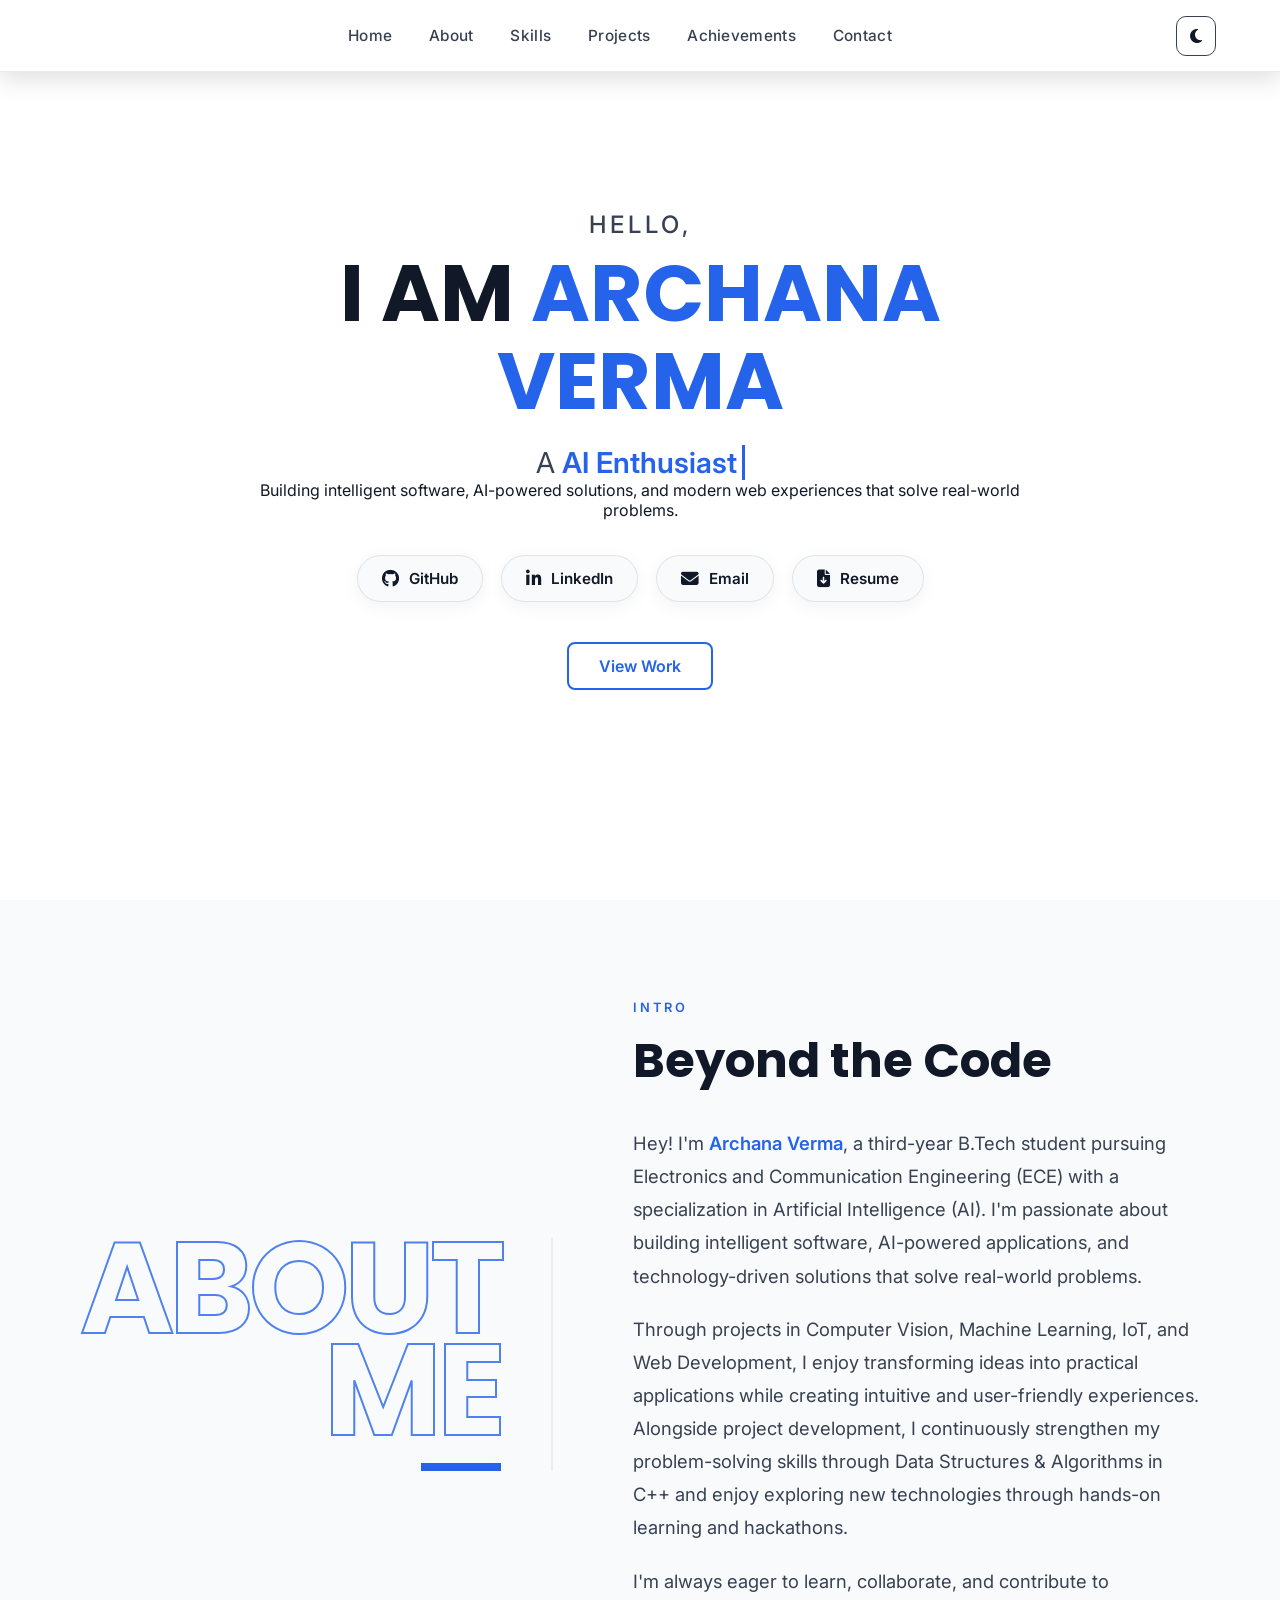
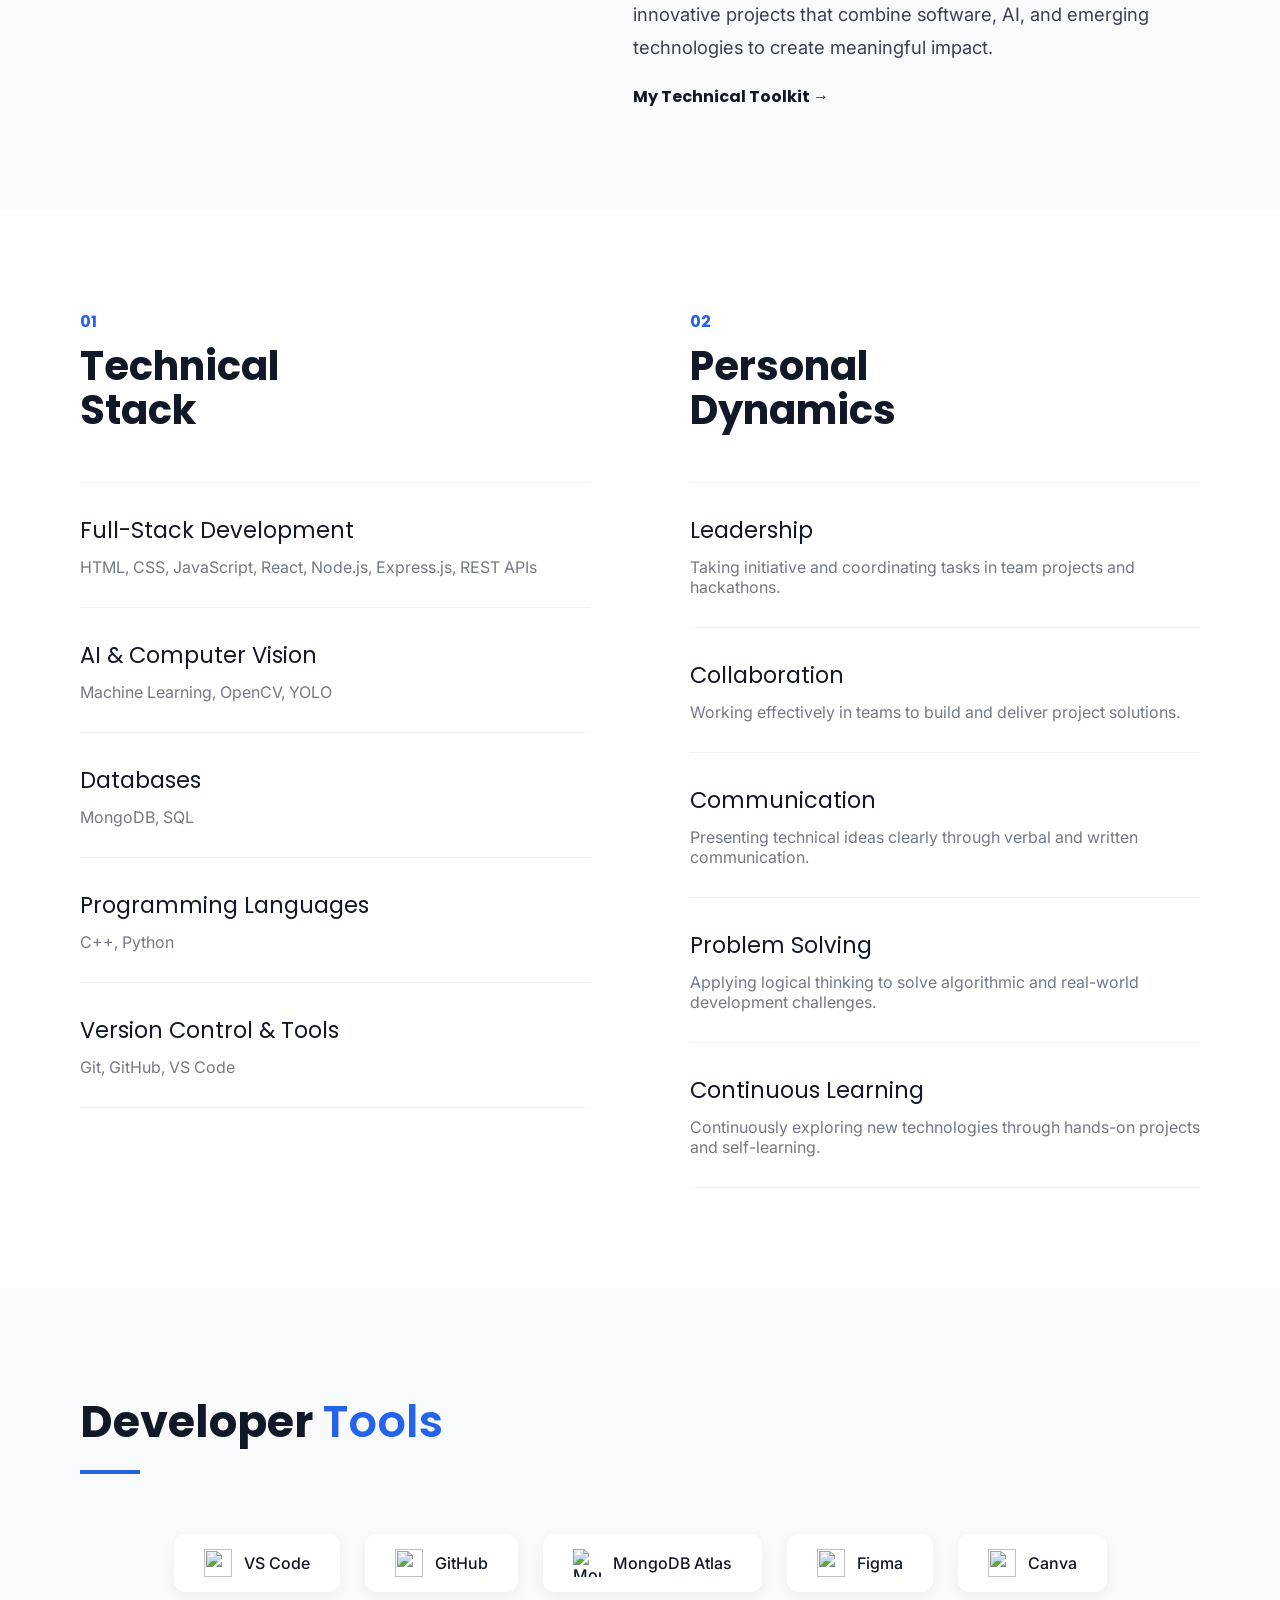
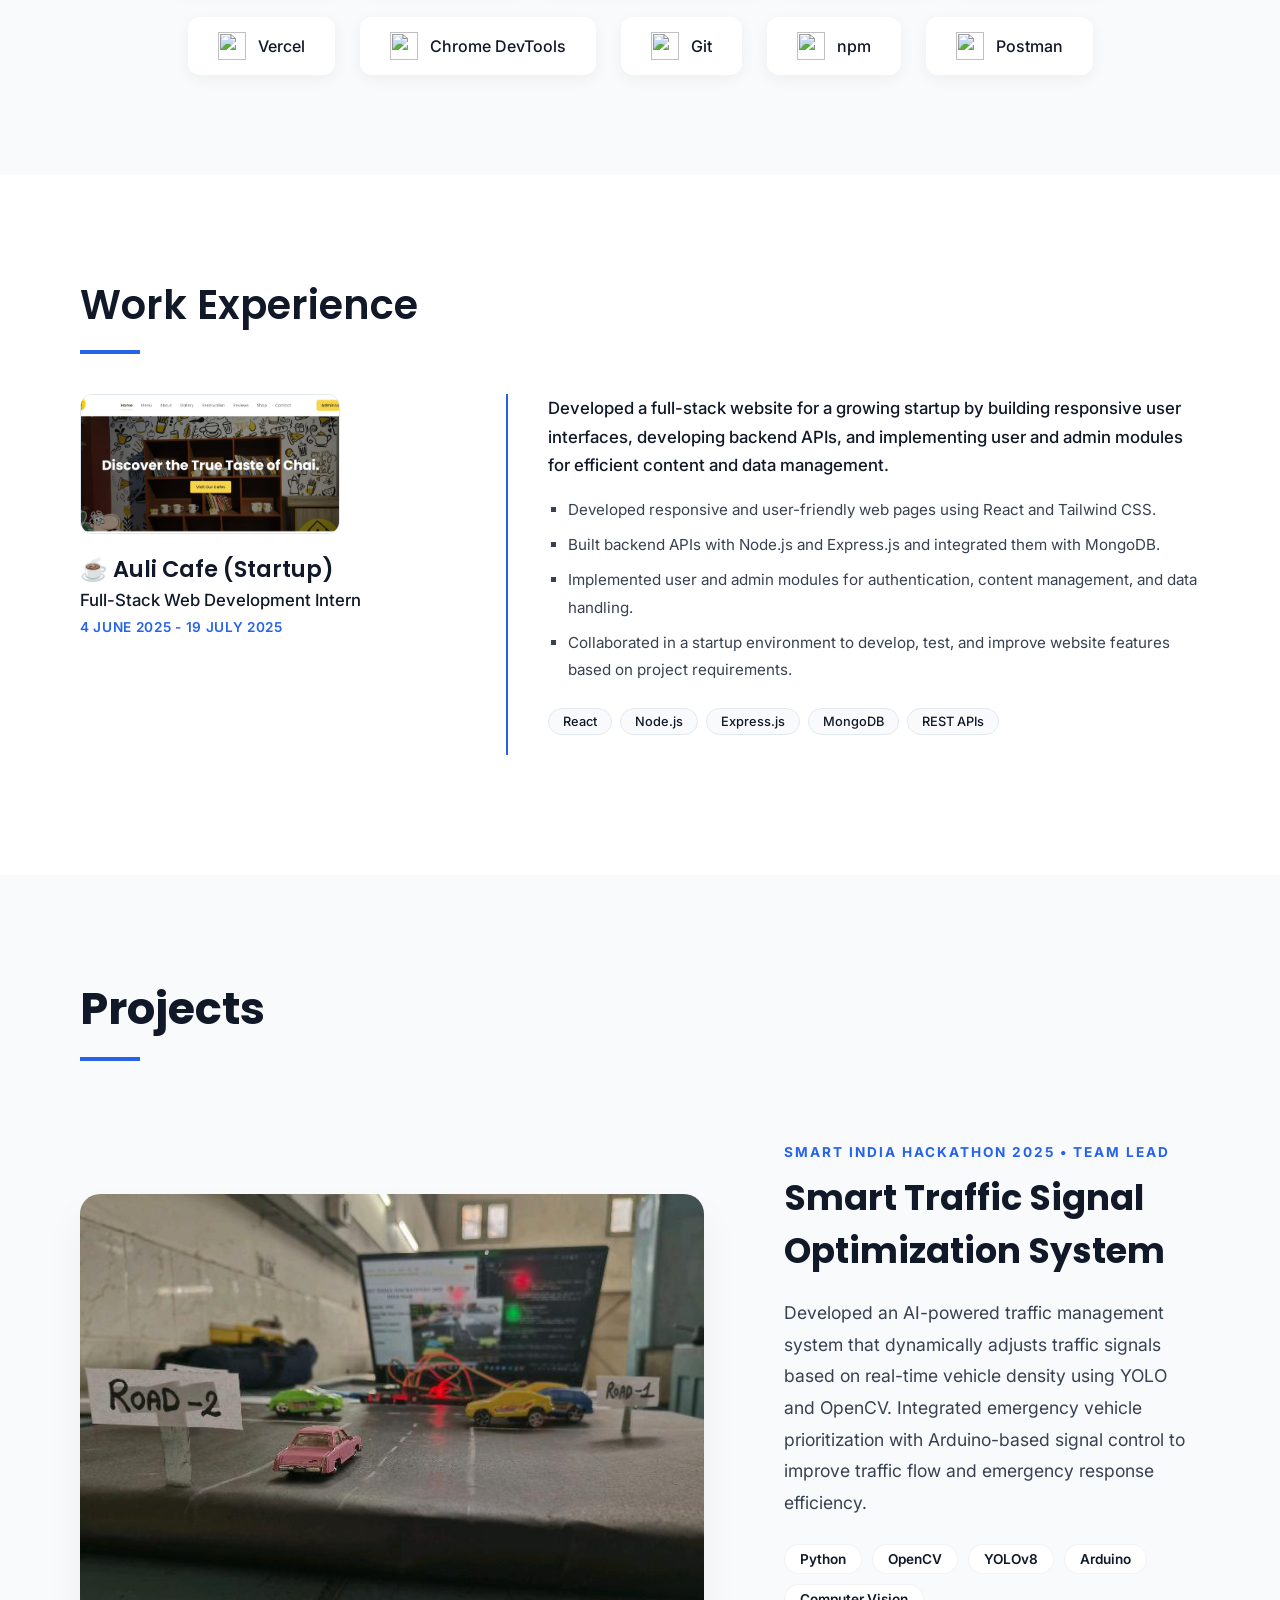
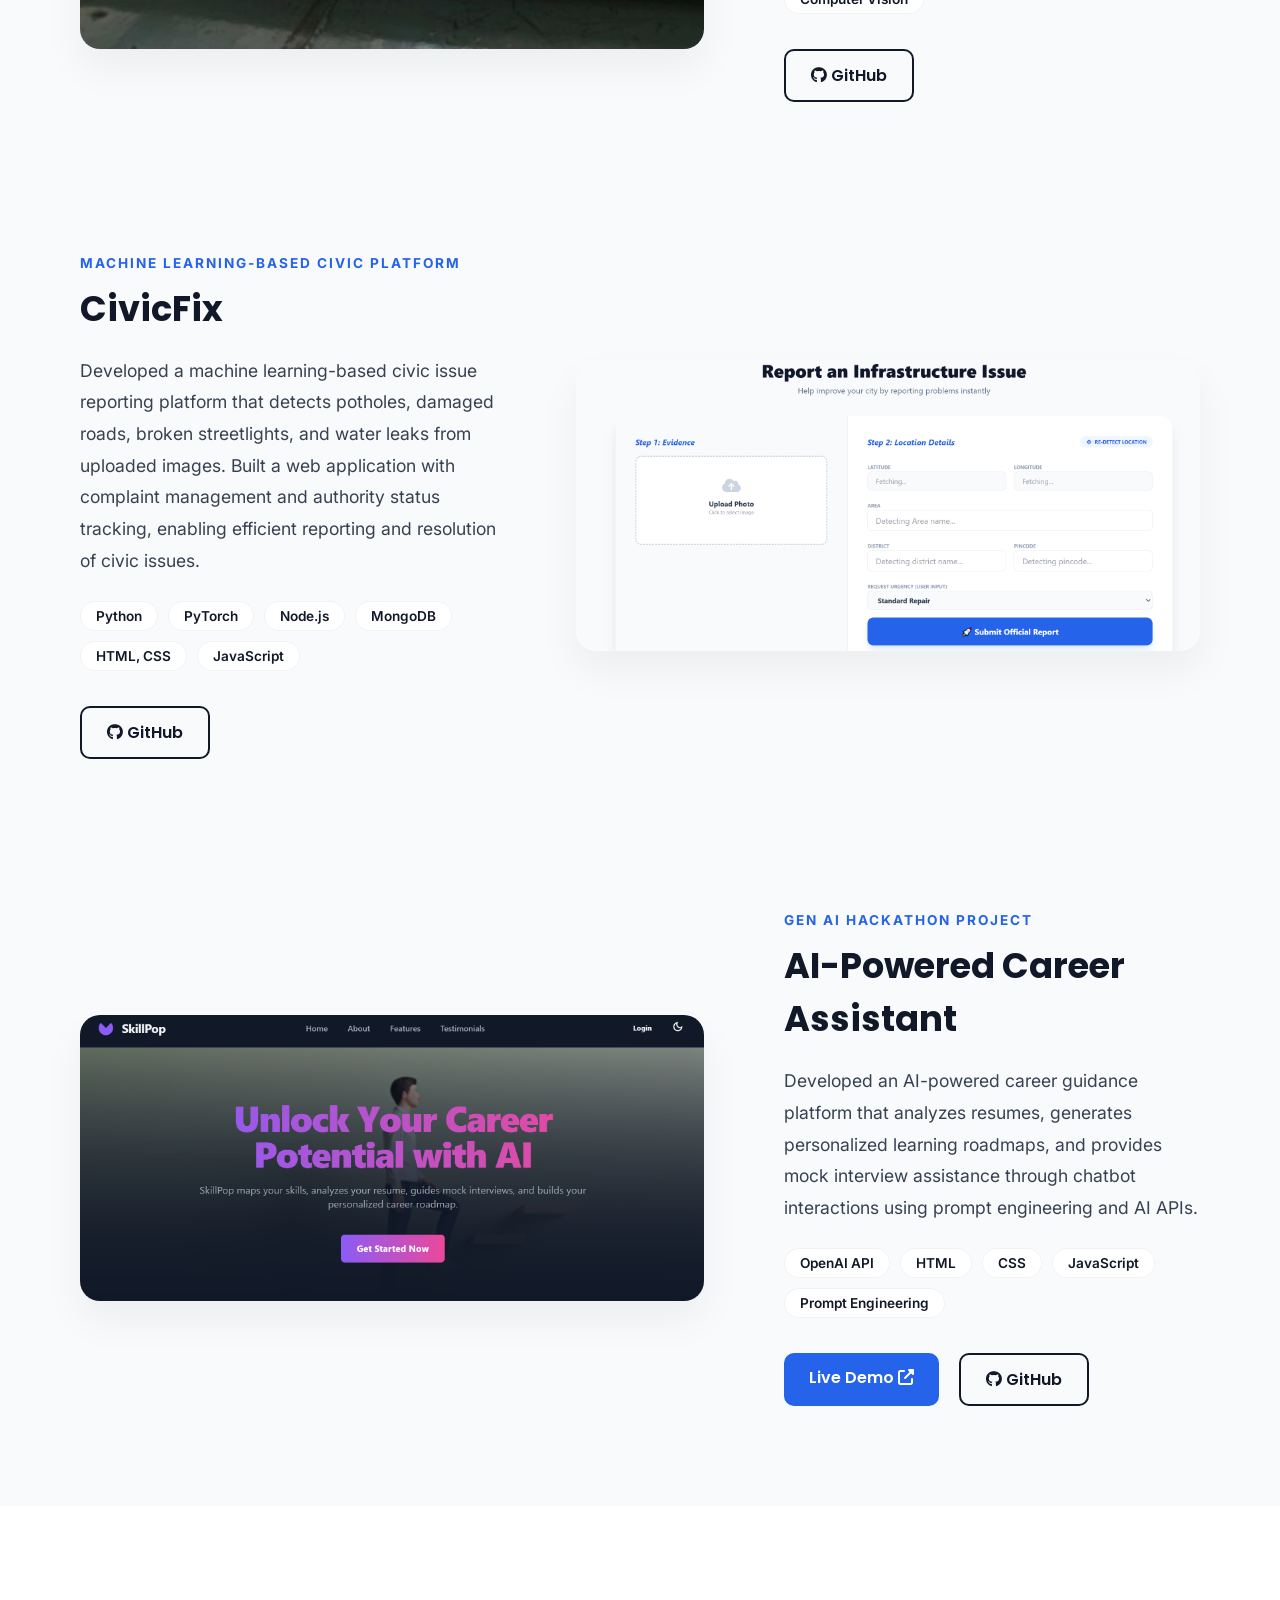
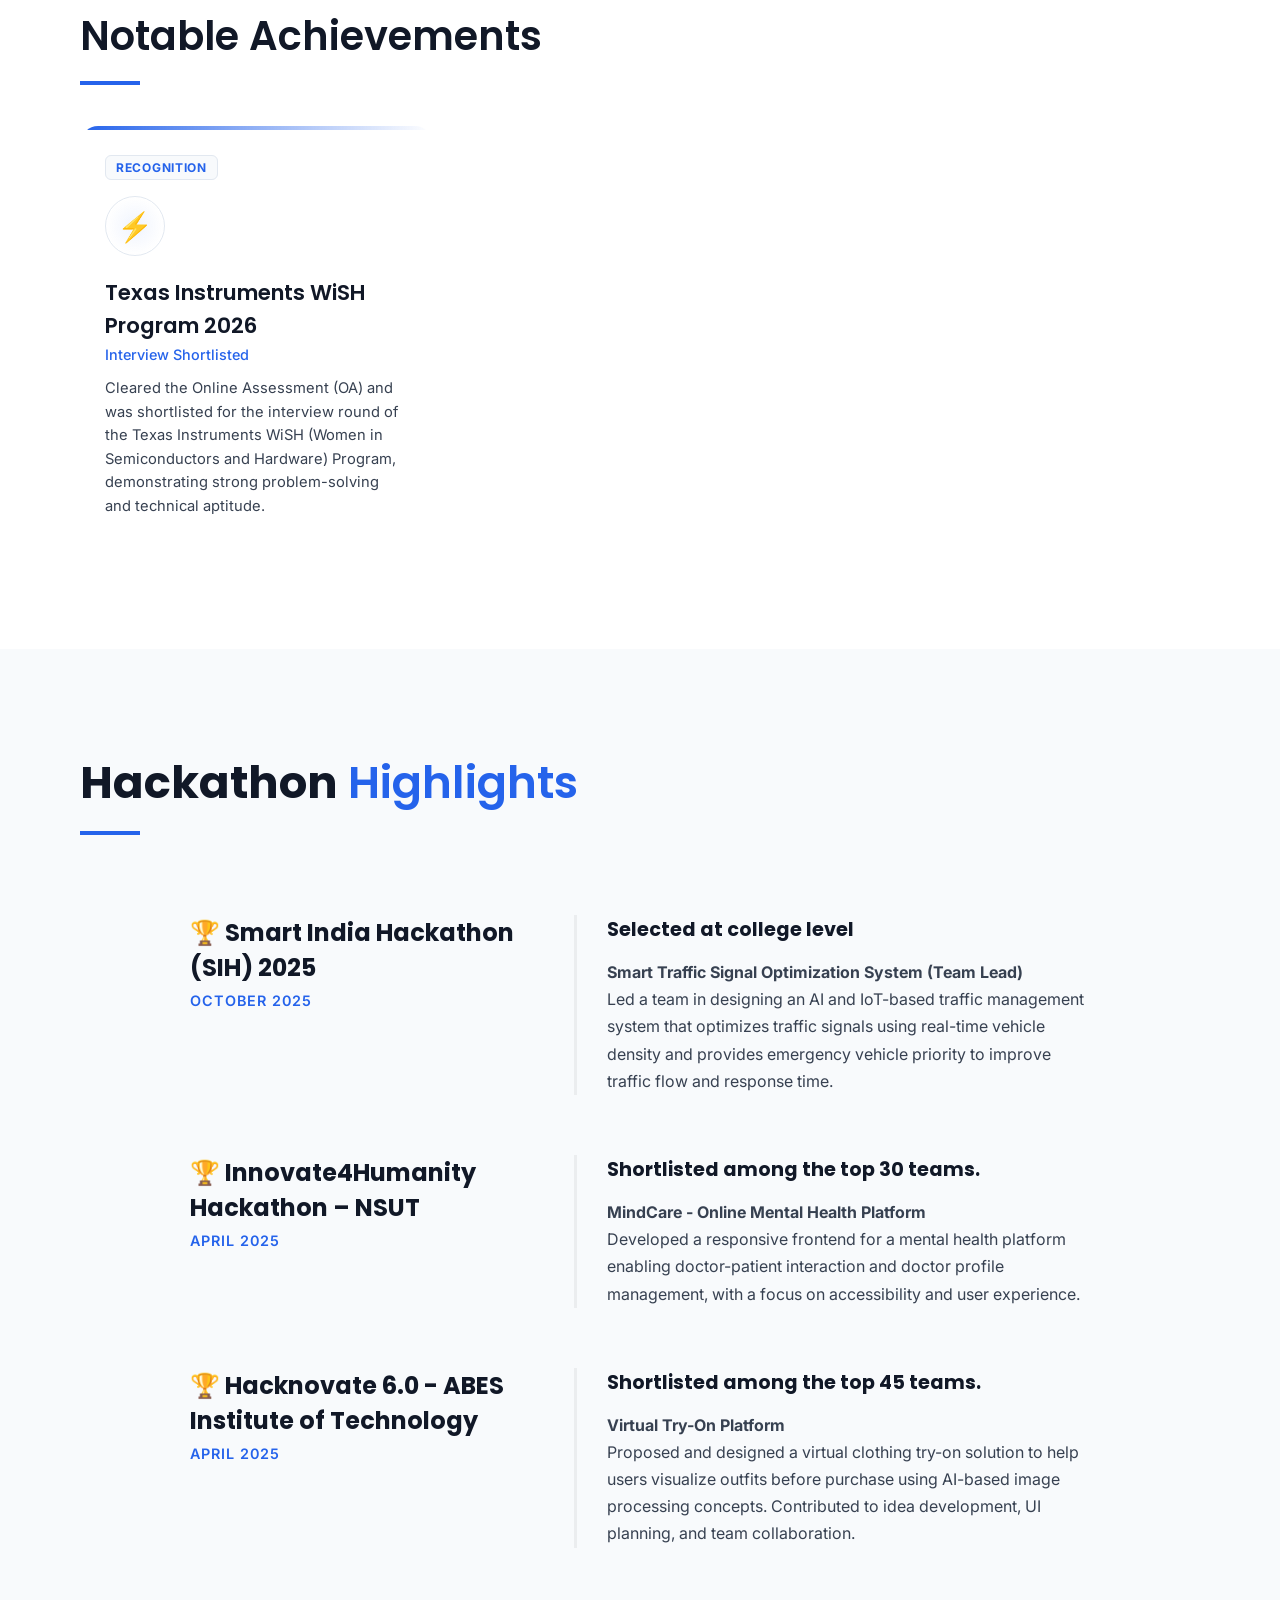
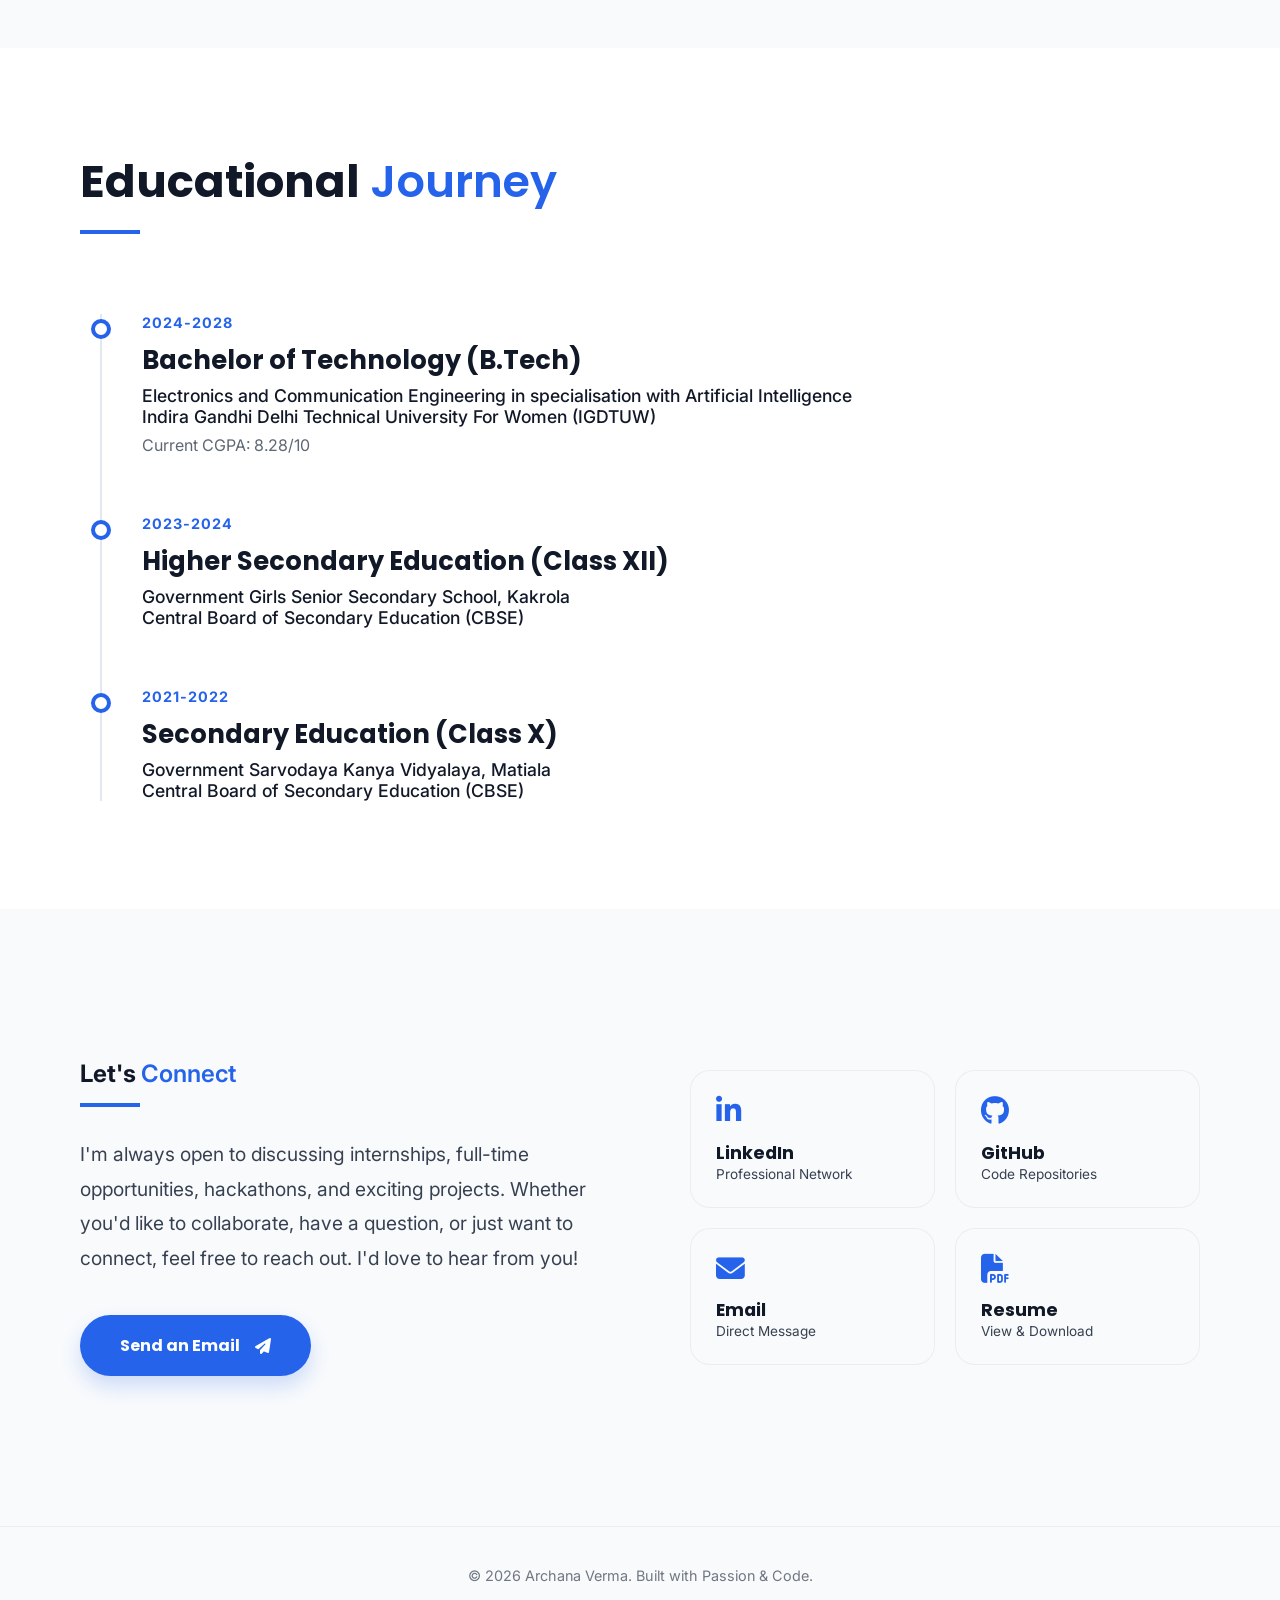
==== index.html @ 7a4eca29 "Initial portfolio website" ====
<!DOCTYPE html>
<html lang="en">
<head>
    <meta charset="UTF-8">
    <meta name="viewport" content="width=device-width, initial-scale=1.0">
    <title>Portfolio</title>
    <link rel="stylesheet" href="style.css">
    <link rel="stylesheet" href="https://cdnjs.cloudflare.com/ajax/libs/font-awesome/6.4.0/css/all.min.css">
</head>
<body>

    <nav class="navbar">
    <div class="nav-container">

        <ul class="nav-links">
            <li><a href="#home">Home</a></li>
            <li><a href="#about">About</a></li>
            <li><a href="#skills">Skills</a></li>
            <li><a href="#projects">Projects</a></li>
            <li><a href="#extra-achievements">Achievements</a></li>
            <li><a href="#contact">Contact</a></li>
        </ul>
        <div class="nav-actions">
            <button id="theme-toggle" aria-label="Toggle Theme">
                <i class="fas fa-moon"></i>
            </button>
        </div>
    </div>
</nav>

<section id="home" class="section">
    <div class="container animate-fade-up">
        <div class="hero-content-center">
            <h3 class="hero-hello">Hello,</h3>
            <h1 class="hero-name">I AM <span>ARCHANA VERMA</span></h1>
            <p class="hero-typing-wrap">
                A <span class="typing"></span>
            </p>
            <p>Building intelligent software, AI-powered solutions, and modern web experiences that solve real-world problems.</p>
            <div class="hero-social-pro-wrapper">

    <a href="https://github.com/Archana7code"
       target="_blank"
       class="hero-social-pro-btn github-btn">

        <i class="fa-brands fa-github"></i>
        <span>GitHub</span>

    </a>

    <a href="https://www.linkedin.com/in/archana-verma-287b3a328/"
       target="_blank"
       class="hero-social-pro-btn linkedin-btn">

        <i class="fa-brands fa-linkedin-in"></i>
        <span>LinkedIn</span>

    </a>

    <a href="mailto:archanaverma.gogna@gmail.com"
       class="hero-social-pro-btn email-btn">

        <i class="fa-solid fa-envelope"></i>
        <span>Email</span>

    </a>

    <a href="resume.pdf"
       target="_blank"
       class="hero-social-pro-btn resume-btn">

        <i class="fa-solid fa-file-arrow-down"></i>
        <span>Resume</span>

    </a>

</div>

            <div class="hero-actions">
                <a href="#projects" class="btn-minimal">View Work</a>
            </div>
        </div>
    </div>
</section>

<section id="about" class="about-section">
    <div class="container about-grid animate-fade-up">
        
        <div class="about-visual-column">
            <div class="outline-wrapper">
                <h3 class="giant-outline">ABOUT</h3>
                <h3 class="giant-outline">ME</h3>
                <div class="accent-line"></div>
            </div>
        </div>

        <div class="about-text-column">
            <div class="section-tag">Intro</div>
            <h2 class="section-title">Beyond the Code</h2>
            
            <div class="about-description">
                <p>Hey! I'm <span class="blue-text">Archana Verma</span>, a third-year B.Tech student pursuing Electronics and Communication Engineering (ECE) with a specialization in Artificial Intelligence (AI). I'm passionate about building intelligent software, AI-powered applications, and technology-driven solutions that solve real-world problems.</p>
                
                <p>Through projects in Computer Vision, Machine Learning, IoT, and Web Development, I enjoy transforming ideas into practical applications while creating intuitive and user-friendly experiences. Alongside project development, I continuously strengthen my problem-solving skills through Data Structures & Algorithms in C++ and enjoy exploring new technologies through hands-on learning and hackathons.</p>
                
                <p>I'm always eager to learn, collaborate, and contribute to innovative projects that combine software, AI, and emerging technologies to create meaningful impact.</p>
            </div>

            <div class="about-footer-link">
                <a href="#skills" class="explore-link">My Technical Toolkit →</a>
            </div>
        </div>

    </div>
</section>

<section id="skills" class="section">
    <div class="container animate-fade-up">
        <div class="skills-wrapper">
            
            <div class="skills-col">
                <div class="col-header">
                    <span class="col-num">01</span>
                    <h2 class="col-title">Technical <br>Stack</h2>
                </div>
                
                <div class="skill-list-minimal">
                    <div class="skill-item-row">
                        <span class="skill-main">Full-Stack Development</span>
                        <span class="skill-sub">HTML, CSS, JavaScript, React, Node.js, Express.js, REST APIs</span>
                    </div>
                    <div class="skill-item-row">
                        <span class="skill-main">AI & Computer Vision</span>
                        <span class="skill-sub">Machine Learning, OpenCV, YOLO</span>
                    </div>
                    <div class="skill-item-row">
                        <span class="skill-main">Databases</span>
                        <span class="skill-sub">MongoDB, SQL</span>
                    </div>
                    <div class="skill-item-row">
                        <span class="skill-main">Programming Languages</span>
                        <span class="skill-sub">C++, Python</span>
                    </div>
                    <div class="skill-item-row">
                        <span class="skill-main">Version Control & Tools</span>
                        <span class="skill-sub">Git, GitHub, VS Code</span>
                    </div>
                </div>
            </div>

            <div class="skills-col">
                <div class="col-header">
                    <span class="col-num">02</span>
                    <h2 class="col-title">Personal <br>Dynamics</h2>
                </div>
                
                <div class="skill-list-minimal">
                    <div class="skill-item-row">
                        <span class="skill-main">Leadership</span>
                        <span class="skill-sub">Taking initiative and coordinating tasks in team projects and hackathons.</span>
                    </div>
                    <div class="skill-item-row">
                        <span class="skill-main">Collaboration</span>
                        <span class="skill-sub">Working effectively in teams to build and deliver project solutions.</span>
                    </div>
                    <div class="skill-item-row">
                        <span class="skill-main">Communication</span>
                        <span class="skill-sub">Presenting technical ideas clearly through verbal and written communication.</span>
                    </div>
                    <div class="skill-item-row">
                        <span class="skill-main">Problem Solving</span>
                        <span class="skill-sub">Applying logical thinking to solve algorithmic and real-world development challenges.</span>
                    </div>
                    <div class="skill-item-row">
                        <span class="skill-main">Continuous Learning</span>
                        <span class="skill-sub">Continuously exploring new technologies through hands-on projects and self-learning.</span>
                    </div>
                </div>
            </div>

        </div>
    </div>
</section>

<section id="tools" class="tools-seamless-section">
    <div class="container animate-fade-up">
        <div class="tools-intro">
            <h2 class="tools-title">Developer <span class="blue-text">Tools</span></h2>
            <div class="tools-line"></div>
        </div>

        <div class="tools-flex-grid">
            <div class="tool-tag"><img src="https://cdn.jsdelivr.net/gh/devicons/devicon/icons/vscode/vscode-original.svg"> VS Code</div>
            <div class="tool-tag"><img src="https://cdn.jsdelivr.net/gh/devicons/devicon/icons/github/github-original.svg" class="dark-invert"> GitHub</div>
            <div class="tool-tag">
  <img src="https://cdn.jsdelivr.net/gh/devicons/devicon/icons/mongodb/mongodb-original.svg" alt="MongoDB Atlas">
  MongoDB Atlas
</div>

            <div class="tool-tag"><img src="https://cdn.jsdelivr.net/gh/devicons/devicon/icons/figma/figma-original.svg"> Figma</div>
            <div class="tool-tag"><img src="https://cdn.jsdelivr.net/gh/devicons/devicon/icons/canva/canva-original.svg"> Canva</div>
            <div class="tool-tag"><img src="https://cdn.jsdelivr.net/gh/devicons/devicon/icons/vercel/vercel-original.svg" class="dark-invert"> Vercel</div>
            <div class="tool-tag"><img src="https://cdn.jsdelivr.net/gh/devicons/devicon/icons/chrome/chrome-original.svg"> Chrome DevTools</div>
            <div class="tool-tag"><img src="https://cdn.jsdelivr.net/gh/devicons/devicon/icons/git/git-original.svg"> Git</div>
            <div class="tool-tag"><img src="https://cdn.jsdelivr.net/gh/devicons/devicon/icons/npm/npm-original-wordmark.svg"> npm</div>
            <div class="tool-tag"><img src="https://cdn.jsdelivr.net/gh/devicons/devicon/icons/postman/postman-original.svg"> Postman</div>
        </div>
    </div>
</section>

<section id="experience" class="premium-timeline-section">
    <div class="container animate-fade-up">
        <div class="timeline-intro">
            <h2 class="timeline-title">Work <span class="accent-text">Experience</span></h2>
            <div class="tools-line"></div>
        </div>

        <div class="custom-timeline-container">
            <!-- Experience Item 1 -->
            <div class="timeline-row">
                <!-- Left Column (35-40%) -->
                <div class="timeline-left-col">
                    <div class="company-brand-wrap">
                        <!-- Replace with actual company image/logo -->
                        <img src="images/auli.jpeg" alt="Tech Solutions Logo" class="company-preview">
                    </div>
                    <h3 class="timeline-company-name">☕ Auli Cafe (Startup)</h3>
                    <h4 class="timeline-job-title">Full-Stack Web Development Intern</h4>
                    <span class="timeline-duration">4 June 2025 - 19 July 2025</span>
                </div>

                <!-- Right Column (60-65%) -->
                <div class="timeline-right-col">
                    <p class="role-summary">
                        Developed a full-stack website for a growing startup by building responsive user interfaces, developing backend APIs, and implementing user and admin modules for efficient content and data management.
                    </p>
                    <ul class="role-bullets">
                        <li>Developed responsive and user-friendly web pages using React and Tailwind CSS.</li>
                        <li>Built backend APIs with Node.js and Express.js and integrated them with MongoDB.</li>
                        <li>Implemented user and admin modules for authentication, content management, and data handling.</li>
                        <li>Collaborated in a startup environment to develop, test, and improve website features based on project requirements.</li>
                    </ul>
                    <div class="timeline-tech-stack">
                        <span>React</span>
                        <span>Node.js</span>
                        <span>Express.js</span>
                        <span>MongoDB</span>
                        <span>REST APIs</span>
                    </div>
                    <div class="timeline-action">
                        <!-- <a href="#" class="timeline-link-btn">Visit Website <i class="fas fa-arrow-right"></i></a> -->
                    </div>
                </div>
            </div>
        </div>
    </div>
</section>

<section id="projects" class="projects-section">
    <div class="container animate-fade-up">
        <div class="projects-intro">
            <h2 class="projects-title">Projects<span class="blue-text"></span></h2>
            <div class="tools-line"></div>
        </div>

        <div class="projects-list">
            <div class="project-row">
                <div class="project-image">
                    <img src="images/sih.jpeg" alt="Project Name">
                </div>
                <div class="project-details">
                    <span class="project-category">SMART INDIA HACKATHON 2025 • TEAM LEAD</span>
                    <h3 class="project-name">Smart Traffic Signal Optimization System</h3>
                    <p class="project-description">
                        Developed an AI-powered traffic management system that dynamically adjusts traffic signals based on real-time vehicle density using YOLO and OpenCV. Integrated emergency vehicle prioritization with Arduino-based signal control to improve traffic flow and emergency response efficiency.</p>
                    <div class="project-stack">
                        <span>Python</span>
                        <span>OpenCV</span>
                        <span>YOLOv8</span>
                        <span>Arduino</span>
                        <span>Computer Vision</span>
                    </div>
                    <div class="project-links">
                        <!-- <a href="#" class="btn-live">Live Demo <i class="fas fa-external-link-alt"></i></a> -->
                        <a href="https://github.com/Archana7code/smart-traffic-system" class="btn-git"><i class="fab fa-github"></i> GitHub</a>
                    </div>
                </div>
            </div>

            <div class="project-row">
                <div class="project-image">
                    <img src="images/civicfix.png" alt="Project Name">
                </div>
                <div class="project-details">
                    <span class="project-category">MACHINE LEARNING-BASED CIVIC PLATFORM</span>
                    <h3 class="project-name">CivicFix</h3>
                    <p class="project-description">
                        Developed a machine learning-based civic issue reporting platform that detects potholes, damaged roads, broken streetlights, and water leaks from uploaded images. Built a web application with complaint management and authority status tracking, enabling efficient reporting and resolution of civic issues.</p>
                    <div class="project-stack">
                        <span>Python</span>
    <span>PyTorch</span>
    <span>Node.js</span>
    <span>MongoDB</span>
    <span>HTML, CSS</span>
    <span>JavaScript</span>
                    </div>
                    <div class="project-links">
                        <!-- <a href="#" class="btn-live">Live Demo <i class="fas fa-external-link-alt"></i></a> -->
                        <a href="https://github.com/Archana7code/CivicFix" class="btn-git"><i class="fab fa-github"></i> GitHub</a>
                    </div>
                </div>
            </div>

            <div class="project-row">
                <div class="project-image">
                    <img src="images/skillpop.png" alt="Project Name">
                </div>
                <div class="project-details">
                    <span class="project-category">GEN AI HACKATHON PROJECT
</span>
                    <h3 class="project-name">AI-Powered Career Assistant</h3>
                    <p class="project-description">
                        Developed an AI-powered career guidance platform that analyzes resumes, generates personalized learning roadmaps, and provides mock interview assistance through chatbot interactions using prompt engineering and AI APIs.</p>
                    <div class="project-stack">
                        <span>OpenAI API</span>
    <span>HTML</span>
    <span>CSS</span>
    <span>JavaScript</span>
    <span>Prompt Engineering</span>
                    </div>
                    <div class="project-links">
                        <a href="https://career-advisor-ai-weld.vercel.app/" class="btn-live">Live Demo <i class="fas fa-external-link-alt"></i></a>
                        <a href="https://github.com/Archana7code/career-advisor-ai" class="btn-git"><i class="fab fa-github"></i> GitHub</a>
                    </div>
                </div>
            </div>
        </div>
        <!-- </div> <div class="more-projects-container">
            <p class="more-text">Want to see more of my work?</p>
            <a href="projects.html" class="btn-more">
                View All Projects <i class="fas fa-arrow-right"></i>
            </a>
        </div> -->
    </div>
</section>

<section id="extra-achievements" class="premium-cards-section">
    <div class="container animate-fade-up">
        <div class="cards-intro">
            <h2 class="cards-title">Notable <span class="accent-text">Achievements</span></h2>
            <div class="tools-line"></div>
        </div>

        <div class="premium-achievements-grid">
            <!-- Texas Instruments Card -->
            <div class="premium-ach-card">
                <div class="card-gradient-top"></div>
                <div class="card-badge-wrap">
                    <span class="category-badge type-recognition">Recognition</span>
                </div>
                <div class="icon-circle-glow">
                    <span class="ach-icon">⚡</span>
                </div>
                <h3 class="ach-card-title">Texas Instruments WiSH Program 2026</h3>
                <h4 class="ach-card-subtitle">Interview Shortlisted</h4>
                <p class="ach-card-desc">Cleared the Online Assessment (OA) and was shortlisted for the interview round of the Texas Instruments WiSH (Women in Semiconductors and Hardware) Program, demonstrating strong problem-solving and technical aptitude.</p>
            </div>

        </div>
    </div>
</section>

<section id="achievements" class="highlights-section">
    <div class="container animate-fade-up">
        <div class="highlights-intro">
            <h2 class="highlights-title">Hackathon <span class="blue-text">Highlights</span></h2>
            <div class="tools-line"></div>
        </div>

        <div class="highlights-timeline">
            <div class="highlight-item">
                <div class="highlight-meta">
                    <h3 class="hackathon-name">🏆 Smart India Hackathon (SIH) 2025</h3>
                    <span class="hackathon-date">October 2025</span>
                </div>
                <div class="highlight-details">
                    <h4 class="achievement-badge">Selected at college level</h4>
                    <p class="project-brief"> <strong>Smart Traffic Signal Optimization System (Team Lead)</strong></br>Led a team in designing an AI and IoT-based traffic management system that optimizes traffic signals using real-time vehicle density and provides emergency vehicle priority to improve traffic flow and response time.</p>
                </div>
            </div>

            <div class="highlights-timeline">
            <div class="highlight-item">
                <div class="highlight-meta">
                    <h3 class="hackathon-name">🏆 Innovate4Humanity Hackathon – NSUT</h3>
                    <span class="hackathon-date">April 2025</span>
                </div>
                <div class="highlight-details">
                    <h4 class="achievement-badge">Shortlisted among the top 30 teams.</h4>
                    <p class="project-brief"> <strong>MindCare - Online Mental Health Platform</strong></br>Developed a responsive frontend for a mental health platform enabling doctor-patient interaction and doctor profile management, with a focus on accessibility and user experience.</p>
                </div>
            </div>

            <div class="highlights-timeline">
            <div class="highlight-item">
                <div class="highlight-meta">
                    <h3 class="hackathon-name">🏆 Hacknovate 6.0 - ABES Institute of Technology</h3>
                    <span class="hackathon-date">April 2025</span>
                </div>
                <div class="highlight-details">
                    <h4 class="achievement-badge">Shortlisted among the top 45 teams.
</h4>
                    <p class="project-brief"> <strong>Virtual Try-On Platform</strong></br>Proposed and designed a virtual clothing try-on solution to help users visualize outfits before purchase using AI-based image processing concepts. Contributed to idea development, UI planning, and team collaboration.</p>
                </div>
            </div>

        </div>
    </div>
</section>


<section id="education" class="education-section">
    <div class="container animate-fade-up">
        <div class="education-intro">
            <h2 class="education-title">Educational <span class="blue-text">Journey</span></h2>
            <div class="tools-line"></div>
        </div>

        <div class="education-flow">
            <div class="edu-item">
                <div class="edu-dot"></div>
                <div class="edu-content">
                    <span class="edu-year">2024-2028</span>
                    <h3 class="edu-degree">Bachelor of Technology (B.Tech)</h3>
                    <p class="edu-insti">Electronics and Communication Engineering in specialisation with Artificial Intelligence</p>
                    <p class="edu-insti">Indira Gandhi Delhi Technical University For Women (IGDTUW)</p>
                    <p class="edu-detail">Current CGPA: 8.28/10 </p>
                </div>
            </div>

            <div class="edu-item">
                <div class="edu-dot"></div>
                <div class="edu-content">
                    <span class="edu-year">2023-2024</span>
                    <h3 class="edu-degree">Higher Secondary Education (Class XII)</h3>
                    <p class="edu-insti">Government Girls Senior Secondary School, Kakrola</p>
                    <p class="edu-insti">Central Board of Secondary Education (CBSE)</p>
                    <p class="edu-detail"></p>
                </div>
            </div>

            <div class="edu-item">
                <div class="edu-dot"></div>
                <div class="edu-content">
                    <span class="edu-year">2021-2022</span>
                    <h3 class="edu-degree">Secondary Education (Class X)</h3>
                    <p class="edu-insti">Government Sarvodaya Kanya Vidyalaya, Matiala</p>
                    <p class="edu-insti">Central Board of Secondary Education (CBSE)</p>
                    <p class="edu-detail"></p>
                </div>
            </div>
        </div>
    </div>
</section>

<!-- <section id="certificates" class="cert-section">
    <div class="container animate-fade-up">
        <div class="cert-intro">
            <h2 class="cert-title">Certifications & <span class="blue-text">Workshops</span></h2>
            <div class="tools-line"></div>
        </div>

        <div class="cert-grid">
            <div class="cert-card">
                <div class="cert-icon">
                    <i class="fas fa-certificate"></i>
                </div>
                <div class="cert-info">
                    <h3 class="cert-name">Responsive Web Design</h3>
                    <p class="cert-issuer">FreeCodeCamp</p>
                    <p class="cert-date">Issued Jan 2024</p>
                    <a href="7btsweb.PNG" class="view-cert" target="_blank">Verify Credential <i class="fas fa-external-link-alt"></i></a>
                </div>
            </div>

            <div class="cert-card">
                <div class="cert-icon">
                    <i class="fas fa-laptop-code"></i>
                </div>
                <div class="cert-info">
                    <h3 class="cert-name">Advanced JavaScript Workshop</h3>
                    <p class="cert-issuer">Google Developers Group</p>
                    <p class="cert-date">Attended March 2024</p>
                    <a href="#" class="view-cert" target="_blank">View Workshop Project <i class="fas fa-arrow-right"></i></a>
                </div>
            </div>

            <div class="cert-card">
                <div class="cert-icon">
                    <i class="fas fa-award"></i>
                </div>
                <div class="cert-info">
                    <h3 class="cert-name">Python for Data Science</h3>
                    <p class="cert-issuer">IBM / Coursera</p>
                    <p class="cert-date">Issued Nov 2023</p>
                    <a href="#" class="view-cert" target="_blank">Verify Credential <i class="fas fa-external-link-alt"></i></a>
                </div>
            </div>
        </div>
    </div>
</section> -->

<section id="contact" class="contact-section">
    <div class="container animate-fade-up">
        <div class="contact-grid">
            
            <div class="contact-content">
                <div class="contact-intro">
                    <h2 class="contact-title">Let's <span class="blue-text">Connect</span></h2>
                    <div class="tools-line"></div>
                </div>
                <p class="contact-desc">
                    I'm always open to discussing internships, full-time opportunities, hackathons, and exciting projects. Whether you'd like to collaborate, have a question, or just want to connect, feel free to reach out. I'd love to hear from you!
                </p>
                <a href="mailto:archanaverma.gogna@gmail.com" class="main-contact-btn">
                    Send an Email <i class="fas fa-paper-plane"></i>
                </a>
            </div>

            <div class="contact-links-grid">
                <a href="https://www.linkedin.com/in/archana-verma-287b3a328/" target="_blank" class="social-card">
                    <i class="fab fa-linkedin-in"></i>
                    <div class="social-info">
                        <span>LinkedIn</span>
                        <p>Professional Network</p>
                    </div>
                </a>

                <a href="https://github.com/Archana7code" target="_blank" class="social-card">
                    <i class="fab fa-github"></i>
                    <div class="social-info">
                        <span>GitHub</span>
                        <p>Code Repositories</p>
                    </div>
                </a>

                <!-- <a href="#" target="_blank" class="social-card">
                    <i class="fas fa-code"></i>
                    <div class="social-info">
                        <span>LeetCode</span>
                        <p>Problem Solving</p>
                    </div>
                </a> -->

                <a href="mailto:archanaverma.gogna@gmail.com" class="social-card">
                    <i class="fas fa-envelope"></i>
                    <div class="social-info">
                        <span>Email</span>
                        <p>Direct Message</p>
                    </div>
                </a>

                <a href="resume/Archana_Verma_Resume_Public.pdf" target="_blank" class="social-card">
    <i class="fas fa-file-pdf"></i>
    <div class="social-info">
        <span>Resume</span>
        <p>View & Download</p>
    </div>
</a>
            </div>

        </div>
    </div>
</section>

<footer class="footer">
    <p>© 2026 Archana Verma. Built with Passion & Code.</p>
</footer>

<script src="script.js"></script>
</body>
</html>
---- style.css ----
/* Import Fonts */
@import url("https://fonts.googleapis.com/css2?family=Inter:wght@400;500;600&family=Poppins:wght@600;700&display=swap");

* {
  margin: 0;
  padding: 0;
  box-sizing: border-box;
}

:root {
  /* --- LIGHT THEME --- */
  --bg-main: #ffffff;
  --bg-alt: #f8fafc;
  --bg-gradient-orb: rgba(37, 99, 235, 0.05);
  --timeline-line: #e2e8f0;
  --nav-bg: #ffffff;
  --nav-text: #111827;
  --nav-link: #374151;
  --accent: #2563eb;
  --nav-shadow: rgba(0, 0, 0, 0.05);
  --font-heading: "Poppins", sans-serif;
  --font-body: "Inter", sans-serif;
  --nav-glass: rgba(255, 255, 255, 0.72);
  --nav-border: rgba(0, 0, 0, 0.08);
}

[data-theme="dark"] {
  /* --- DARK THEME --- */
  --bg-main: #020617;
  --bg-alt: #0b1120; /* Slightly lighter navy to break the black */
  --bg-gradient-orb: rgba(56, 189, 248, 0.08); /* Cyan Glow */
  --timeline-line: #334155;
  --nav-bg: #020617;
  --nav-text: #f8fafc;
  --nav-link: #cbd5e1;
  --accent: #38bdf8;
  --nav-shadow: rgba(0, 0, 0, 0.3);
  --nav-glass: rgba(10, 15, 30, 0.65);
  --nav-border: rgba(255, 255, 255, 0.08);
}

body {
  background-color: var(--bg-main);
  color: var(--nav-text);
  font-family: var(--font-body);
  transition: background 0.3s ease, color 0.3s ease;
}

/* --- Global Section & Container --- */
.container {
  max-width: 1200px;
  margin: 0 auto;
  padding: 0 40px; /* Side margins for the whole page */
}

.section {
  padding: 100px 0; /* Vertical spacing between sections */
  min-height: 100vh;
  display: flex;
  align-items: center;
  justify-content: center;
}

/* Navbar Styles */
/* .navbar {
  position: fixed;
  top: 0;
  left: 0;
  width: 100%;
  height: 70px;
  background-color: var(--nav-bg);
  display: flex;
  align-items: center;
  box-shadow: 0 2px 10px var(--nav-shadow);
  z-index: 1000;
  transition: background 0.3s ease, color 0.3s ease;
}

.nav-container {
  max-width: 1200px;
  width: 90%;
  margin: 0 auto;
  display: flex;
  justify-content: space-between;
  align-items: center;
}

.nav-links {
  margin-left: 300px;
  display: flex;
  list-style: none;
  gap: 2rem;
}

.nav-links a {
  font-family: var(--font-body);
  text-decoration: none;
  color: var(--nav-link);
  font-size: 0.95rem;
  font-weight: 500;
  transition: color 0.2s ease;
  position: relative;
}

/* Hover Effect: Clean underline */
/*.nav-links a::after {
  content: "";
  position: absolute;
  width: 0;
  height: 2px;
  bottom: -5px;
  left: 0;
  background-color: var(--accent);
  transition: width 0.3s ease;
}

.nav-links a:hover::after {
  width: 100%;
}

.nav-links a:hover {
  color: var(--accent);
} */

/* ===========================
   NAVBAR
=========================== */

.navbar {
    position: fixed;
    top: 0;
    left: 0;
    width: 100%;
    height: 72px;

    display: flex;
    align-items: center;

    background: var(--nav-glass);
    backdrop-filter: blur(18px);
    -webkit-backdrop-filter: blur(18px);

    border-bottom: 1px solid var(--nav-border);

    box-shadow:
        0 8px 24px rgba(0, 0, 0, 0.12),
        inset 0 1px 0 rgba(255, 255, 255, 0.04);

    z-index: 1000;

    transition: all 0.35s ease;
}

/* ===========================
   CONTAINER
=========================== */

.nav-container {
    width: 90%;
    max-width: 1200px;
    margin: 0 auto;

    display: flex;
    align-items: center;
    justify-content: space-between;
}

/* ===========================
   NAVIGATION LINKS
=========================== */

.nav-links {
    display: flex;
    align-items: center;
    list-style: none;
    gap: 2.3rem;

    margin: 0 auto;
    padding: 0;
}

.nav-links li {
    display: flex;
    align-items: center;
}

.nav-links a {
    position: relative;

    text-decoration: none;
    color: var(--nav-link);

    font-family: var(--font-body);
    font-size: 0.96rem;
    font-weight: 500;
    letter-spacing: 0.3px;

    transition: color .3s ease,
                transform .25s ease;
}

/* Underline */

.nav-links a::after {
    content: "";
    position: absolute;

    left: 0;
    bottom: -8px;

    width: 0%;
    height: 2px;

    background: var(--accent);

    border-radius: 999px;

    transition: width .35s ease;
}

/* Hover */

.nav-links a:hover {
    color: var(--accent);
    transform: translateY(-2px);
}

.nav-links a:hover::after {
    width: 100%;
}

/* ===========================
   ACTIONS
=========================== */

.nav-actions {
    display: flex;
    align-items: center;
    gap: 1rem;
}

/* ===========================
   THEME TOGGLE
=========================== */

#theme-toggle {
    width: 42px;
    height: 42px;

    display: flex;
    align-items: center;
    justify-content: center;

    border: 1px solid var(--nav-border);
    border-radius: 12px;

    background: rgba(255,255,255,0.05);
    color: var(--nav-link);

    cursor: pointer;

    transition: all .3s ease;
}

#theme-toggle:hover {
    color: var(--accent);
    border-color: var(--accent);
    transform: translateY(-2px);
    box-shadow: 0 0 18px rgba(59,130,246,.25);
}

#theme-toggle i {
    font-size: 1rem;
}

/* Theme Toggle Button */
#theme-toggle {
  background: transparent;
  border: 1px solid var(--nav-link);
  color: var(--nav-text);
  width: 40px;
  height: 40px;
  border-radius: 10px;
  cursor: pointer;
  display: flex;
  align-items: center;
  justify-content: center;
  transition: all 0.2s ease;
}

#theme-toggle:hover {
  border-color: var(--accent);
  color: var(--accent);
}

.hero-content-center {
  text-align: center;
  max-width: 800px;
}

.hero-hello {
  font-family: var(--font-body);
  font-size: 1.5rem;
  font-weight: 500;
  color: var(--nav-link);
  text-transform: uppercase;
  letter-spacing: 4px;
  margin-bottom: 10px;
}

.hero-name {
  font-family: var(--font-heading);
  font-size: clamp(2.5rem, 8vw, 5rem); /* Responsive size */
  color: var(--nav-text);
  line-height: 1.1;
  margin-bottom: 20px;
}

.hero-name span {
  color: var(--accent); /* Switches Blue based on theme */
}

.hero-typing-wrap {
  font-family: var(--font-body);
  font-size: 1.8rem;
  color: var(--nav-link);
}

.typing {
  color: var(--accent);
  font-weight: 600;
  border-right: 3px solid var(--accent); /* Custom cursor */
  padding-right: 5px;
  animation: cursorBlink 0.8s infinite;
}

@keyframes cursorBlink {
  50% {
    border-color: transparent;
  }
}

.btn-minimal {
  display: inline-block;
  margin-top: 40px;
  padding: 12px 30px;
  border: 2px solid var(--accent);
  color: var(--accent);
  text-decoration: none;
  font-weight: 600;
  border-radius: 8px;
  transition: all 0.3s ease;
}

.btn-minimal:hover {
  background-color: var(--accent);
  color: #fff;
}

/* --- About Section Specific Styles --- */
.about-section {
  background-color: var(--bg-alt); /* Section break color */
  padding: 100px 0;
  overflow: hidden;
}

.about-grid {
  display: grid;
  grid-template-columns: 1fr 1.2fr;
  gap: 80px;
  align-items: center;
}

/* --- Decorative Side --- */
.about-visual-column {
  display: flex;
  justify-content: flex-end;
  border-right: 2px solid var(--nav-shadow);
  padding-right: 50px;
}

.outline-wrapper {
  text-align: right;
}

.giant-outline {
  font-family: var(--font-heading);
  font-size: 8rem;
  line-height: 0.8;
  color: transparent;
  -webkit-text-stroke: 2px var(--accent);
  opacity: 0.8; /* Higher opacity makes it feel intentional */
  letter-spacing: -5px;
  margin: 0;
}

.accent-line {
  width: 80px;
  height: 8px;
  background-color: var(--accent);
  margin-top: 20px;
  margin-left: auto; /* Aligns to right */
}

/* --- Content Side --- */
.section-tag {
  font-family: var(--font-body);
  text-transform: uppercase;
  letter-spacing: 3px;
  color: var(--accent);
  font-weight: 600;
  font-size: 0.8rem;
  margin-bottom: 10px;
}

.section-title {
  font-family: var(--font-heading);
  font-size: 3rem;
  color: var(--nav-text);
  margin-bottom: 30px;
}

.about-description p {
  font-size: 1.15rem;
  line-height: 1.8;
  color: var(--nav-link);
  margin-bottom: 20px;
}

.blue-text {
  color: var(--accent);
  font-weight: 600;
}

.explore-link {
  text-decoration: none;
  color: var(--nav-text);
  font-weight: 700;
  font-family: var(--font-heading);
  font-size: 1rem;
  transition: 0.3s;
}

.explore-link:hover {
  color: var(--accent);
  padding-left: 10px;
}

/* --- Responsive --- */
@media (max-width: 992px) {
  .about-grid {
    grid-template-columns: 1fr;
    text-align: center;
  }
  .about-visual-column {
    border-right: none;
    padding-right: 0;
    justify-content: center;
    margin-bottom: 50px;
  }
  .accent-line {
    margin: 20px auto;
  }
}

.skills-wrapper {
  display: grid;
  grid-template-columns: 1fr 1fr;
  gap: 100px;
}

.col-header {
  margin-bottom: 50px;
  position: relative;
}

.col-num {
  font-family: var(--font-heading);
  font-size: 1rem;
  color: var(--accent);
  font-weight: 700;
  display: block;
  margin-bottom: 10px;
}

.col-title {
  font-family: var(--font-heading);
  font-size: 2.5rem;
  color: var(--nav-text);
  line-height: 1.1;
}

/* --- The List Items --- */
.skill-item-row {
  padding: 30px 0;
  border-top: 1px solid var(--nav-shadow);
  display: flex;
  flex-direction: column;
  gap: 10px;
  transition: all 0.4s ease;
  cursor: default;
}

.skill-item-row:last-child {
  border-bottom: 1px solid var(--nav-shadow);
}

.skill-main {
  font-family: var(--font-heading);
  font-size: 1.4rem;
  color: var(--nav-text);
  transition: 0.3s;
}

.skill-sub {
  font-family: var(--font-body);
  font-size: 1rem;
  color: var(--nav-link);
  opacity: 0.7;
}

/* Interactive Hover Effect */
.skill-item-row:hover {
  padding-left: 20px;
  border-top-color: var(--accent);
}

.skill-item-row:hover .skill-main {
  color: var(--accent);
}

/* Mobile Fix */
@media (max-width: 992px) {
  .skills-wrapper {
    grid-template-columns: 1fr;
    gap: 60px;
  }
  .col-title {
    font-size: 2rem;
  }
}

.tools-seamless-section {
  background-color: var(--bg-alt); /* Fills screen width */
  padding: 100px 0;
  position: relative;
}

.tools-intro {
  text-align: left;
  margin-bottom: 60px;
}

.tools-title {
  font-family: var(--font-heading);
  font-size: 2.8rem;
  color: var(--nav-text);
}

.tools-line {
  width: 50px;
  height: 4px;
  background: var(--accent);
  margin: 20px auto 0;
}

/* --- Centered Open Grid --- */
.tools-flex-grid {
  display: flex;
  flex-wrap: wrap;
  justify-content: center; /* Prevents empty left/right sides */
  align-items: center;
  gap: 25px;
  max-width: 1000px; /* Constrains the grid so it's readable */
  margin: 0 auto;
}

.tool-tag {
  background: var(--bg-main); /* Card is white on grey background */
  padding: 15px 30px;
  border-radius: 12px;
  display: flex;
  align-items: center;
  gap: 12px;
  font-family: var(--font-body);
  font-weight: 500;
  color: var(--nav-text);
  box-shadow: 0 4px 15px var(--nav-shadow); /* Light lift */
  transition: all 0.3s ease;
}

.tool-tag:hover {
  transform: translateY(-5px);
  border-color: var(--accent);
  box-shadow: 0 8px 25px rgba(0, 0, 0, 0.1);
}

.tool-tag img {
  width: 28px;
  height: 28px;
}

/* Dark mode invert for black logos */
[data-theme="dark"] .dark-invert {
  filter: invert(1) brightness(2);
}

/* Responsive adjustment */
@media (max-width: 768px) {
  .tools-title {
    font-size: 2rem;
  }
  .tool-tag {
    width: 100%;
    justify-content: center;
  } /* Stack on mobile */
}

.highlights-section {
  background-color: var(--bg-alt);
  padding: 100px 0;
}

.highlights-intro {
  text-align: left;
  margin-bottom: 80px;
}

.highlights-title {
  font-family: var(--font-heading);
  font-size: 2.8rem;
  color: var(--nav-text);
}

/* Timeline Container */
.highlights-timeline {
  max-width: 900px;
  margin: 0 auto;
  display: flex;
  flex-direction: column;
  gap: 60px;
}

.highlight-item {
  display: grid;
  grid-template-columns: 0.8fr 1.2fr;
  gap: 40px;
  position: relative;
}

/* Left Side: Meta Info */
.hackathon-name {
  font-family: var(--font-heading);
  font-size: 1.5rem;
  color: var(--nav-text);
  margin-bottom: 5px;
}

.hackathon-date {
  font-family: var(--font-body);
  font-size: 0.9rem;
  color: var(--accent);
  font-weight: 600;
  text-transform: uppercase;
  letter-spacing: 1px;
}

/* Right Side: Details */
.highlight-details {
  padding-left: 30px;
  border-left: 3px solid var(--nav-shadow);
  transition: border-color 0.3s ease;
}

.highlight-item:hover .highlight-details {
  border-left-color: var(--accent);
}

.achievement-badge {
  font-family: var(--font-heading);
  font-size: 1.2rem;
  color: var(--nav-text);
  margin-bottom: 15px;
}

.project-brief {
  font-family: var(--font-body);
  font-size: 1rem;
  line-height: 1.7;
  color: var(--nav-link);
}

/* Responsive */
@media (max-width: 768px) {
  .highlight-item {
    grid-template-columns: 1fr;
    gap: 15px;
  }
  .highlight-details {
    padding-left: 20px;
    padding-top: 10px;
  }
}

.projects-section {
  background-color: var(
    --bg-alt
  ); /* Alternating background to break white space */
  padding: 100px 0;
}

.projects-intro {
  text-align: left; /* Ensures the text stays on the side */
  margin-bottom: 60px;
}

.projects-title {
  font-family: var(--font-heading);
  font-size: 2.8rem;
  color: var(--nav-text);
}

.tools-line {
  width: 60px; /* Length of the underline */
  height: 4px;
  background: var(--accent);
  margin: 15px 0 0 0; /* THE FIX: '0' on the left/right removes the center alignment */
}
.projects-list {
  display: flex;
  flex-direction: column;
  gap: 150px; /* Large gap between projects for a clean look */
  margin-top: 80px;
}

.project-row {
  display: flex;
  align-items: center;
  gap: 80px;
}

/* Alternate the layout for every second project */
.project-row:nth-child(even) {
  flex-direction: row-reverse;
}

/* Image Styling */
.project-image {
  flex: 1.2;
  border-radius: 20px;
  overflow: hidden;
  box-shadow: 0 20px 40px var(--nav-shadow);
  transition: transform 0.4s ease;
}

.project-image img {
  width: 100%;
  display: block;
  object-fit: cover;
}

.project-image:hover {
  transform: scale(1.02);
}

/* Content Styling */
.project-details {
  flex: 0.8;
}

.project-category {
  color: var(--accent);
  font-weight: 700;
  text-transform: uppercase;
  font-size: 0.85rem;
  letter-spacing: 2px;
}

.project-name {
  font-family: var(--font-heading);
  font-size: 2.2rem;
  color: var(--nav-text);
  margin: 10px 0 20px;
}

.project-description {
  font-family: var(--font-body);
  font-size: 1.1rem;
  line-height: 1.8;
  color: var(--nav-link);
  margin-bottom: 25px;
}

/* Tech Stack Pills */
.project-stack {
  display: flex;
  flex-wrap: wrap;
  gap: 10px;
  margin-bottom: 35px;
}

.project-stack span {
  background: var(--bg-main);
  padding: 6px 15px;
  border-radius: 50px;
  font-size: 0.85rem;
  font-weight: 600;
  color: var(--nav-text);
  border: 1px solid var(--nav-shadow);
}

/* Action Buttons */
.project-links {
  display: flex;
  gap: 20px;
}

.btn-live,
.btn-git {
  text-decoration: none;
  font-family: var(--font-heading);
  font-weight: 600;
  padding: 12px 25px;
  border-radius: 10px;
  transition: 0.3s;
}

.btn-live {
  background: var(--accent);
  color: white;
}

.btn-live:hover {
  opacity: 0.9;
  transform: translateY(-3px);
}

.btn-git {
  background: transparent;
  color: var(--nav-text);
  border: 2px solid var(--nav-text);
}

.btn-git:hover {
  background: var(--nav-text);
  color: var(--bg-main);
}

/* Mobile Responsiveness */
@media (max-width: 992px) {
  .project-row,
  .project-row:nth-child(even) {
    flex-direction: column;
    gap: 40px;
  }
  .project-image {
    width: 100%;
  }
}
.more-projects-container {
  text-align: center;
  margin-top: 80px;
  padding: 40px;
  border-top: 1px solid var(--nav-shadow);
}

.more-text {
  font-family: var(--font-body);
  color: var(--nav-link);
  margin-bottom: 15px;
}

.btn-more {
  display: inline-flex;
  align-items: center;
  gap: 10px;
  text-decoration: none;
  font-family: var(--font-heading);
  font-weight: 600;
  font-size: 1.1rem;
  color: var(--accent);
  padding: 12px 30px;
  border: 2px solid var(--accent);
  border-radius: 50px;
  transition: all 0.3s ease;
}

.btn-more:hover {
  background: var(--accent);
  color: white;
  transform: translateY(-3px);
  box-shadow: 0 10px 20px rgba(37, 99, 235, 0.2);
}

.btn-more i {
  transition: transform 0.3s ease;
}

.btn-more:hover i {
  transform: translateX(5px);
}

.education-section {
  background-color: var(--bg-main);
  padding: 100px 0;
}

.education-intro {
  text-align: left; /* Matches your 'Selected Works' alignment */
  margin-bottom: 80px;
}

.education-title {
  font-family: var(--font-heading);
  font-size: 2.8rem;
  color: var(--nav-text);
}

/* --- Timeline Structure --- */
.education-flow {
  max-width: 800px;
  margin-left: 20px; /* Aligns with the title line */
  position: relative;
  border-left: 2px solid var(--timeline-line); /* The connecting line */
  padding-left: 40px;
}

.edu-item {
  position: relative;
  margin-bottom: 60px;
}

.edu-item:last-child {
  margin-bottom: 0;
}

/* The blue dot on the timeline */
.edu-dot {
  position: absolute;
  left: -51px; /* Centers exactly on the line */
  top: 5px;
  width: 20px;
  height: 20px;
  background: var(--bg-main);
  border: 4px solid var(--accent);
  border-radius: 50%;
  z-index: 2;
}

.edu-year {
  display: block;
  font-family: var(--font-body);
  font-weight: 700;
  color: var(--accent);
  font-size: 0.9rem;
  text-transform: uppercase;
  letter-spacing: 1px;
  margin-bottom: 10px;
}

.edu-degree {
  font-family: var(--font-heading);
  font-size: 1.6rem;
  color: var(--nav-text);
  margin-bottom: 5px;
}

.edu-insti {
  font-family: var(--font-body);
  font-size: 1.1rem;
  color: var(--nav-text);
  font-weight: 500;
}

.edu-detail {
  font-family: var(--font-body);
  font-size: 1rem;
  color: var(--nav-link);
  margin-top: 8px;
  opacity: 0.8;
}

/* Responsive adjustment */
@media (max-width: 768px) {
  .education-title {
    font-size: 2rem;
  }
  .education-flow {
    margin-left: 10px;
    padding-left: 30px;
  }
  .edu-dot {
    left: -41px;
  }
}

.cert-section {
  background-color: var(--bg-alt); /* Section break color */
  padding: 100px 0;
}

.cert-intro {
  text-align: left; /* Matches your 'Selected Works' and 'Education' alignment */
  margin-bottom: 60px;
}

.cert-title {
  font-family: var(--font-heading);
  font-size: 2.8rem;
  color: var(--nav-text);
}

/* --- The Grid --- */
.cert-grid {
  display: grid;
  grid-template-columns: repeat(auto-fit, minmax(300px, 1fr));
  gap: 30px;
}

.cert-card {
  background: var(--bg-main);
  padding: 40px 30px;
  border-radius: 20px;
  border: 1px solid var(--nav-shadow);
  display: flex;
  gap: 20px;
  transition: all 0.3s ease;
}

.cert-card:hover {
  transform: translateY(-10px);
  border-color: var(--accent);
  box-shadow: 0 15px 30px var(--nav-shadow);
}

.cert-icon {
  font-size: 2rem;
  color: var(--accent);
}

.cert-info h3 {
  font-family: var(--font-heading);
  font-size: 1.3rem;
  color: var(--nav-text);
  margin-bottom: 8px;
}

.cert-issuer {
  font-family: var(--font-body);
  font-weight: 600;
  color: var(--nav-link);
  margin-bottom: 5px;
}

.cert-date {
  font-size: 0.9rem;
  color: var(--nav-link);
  opacity: 0.7;
  margin-bottom: 15px;
}

.view-cert {
  display: inline-flex;
  align-items: center;
  gap: 8px;
  text-decoration: none;
  font-family: var(--font-heading);
  font-weight: 600;
  font-size: 0.9rem;
  color: var(--accent);
  transition: 0.3s;
}

.view-cert:hover {
  gap: 12px;
}

/* Responsive adjustment */
@media (max-width: 768px) {
  .cert-title {
    font-size: 2rem;
  }
  .cert-card {
    flex-direction: column;
    text-align: center;
  }
}

.contact-section {
  background-color: var(--bg-alt);
  padding: 150px 0;
}

.contact-grid {
  display: grid;
  grid-template-columns: 1fr 1fr;
  gap: 100px;
  align-items: center;
}

.contact-desc {
  font-family: var(--font-body);
  font-size: 1.2rem;
  color: var(--nav-link);
  line-height: 1.8;
  margin: 30px 0 40px;
}

/* Email Button */
.main-contact-btn {
  display: inline-flex;
  align-items: center;
  gap: 15px;
  background: var(--accent);
  color: white;
  padding: 18px 40px;
  border-radius: 50px;
  text-decoration: none;
  font-family: var(--font-heading);
  font-weight: 700;
  transition: 0.3s;
  box-shadow: 0 10px 20px rgba(37, 99, 235, 0.2);
}

.main-contact-btn:hover {
  transform: translateY(-5px);
  box-shadow: 0 15px 30px rgba(37, 99, 235, 0.3);
}

/* Social Cards Grid */
.contact-links-grid {
  display: grid;
  grid-template-columns: 1fr 1fr;
  gap: 20px;
}

.social-card {
  background: var(--bg-alt);
  border: 1px solid var(--nav-shadow);
  padding: 25px;
  border-radius: 20px;
  display: flex;
  flex-direction: column;
  gap: 15px;
  text-decoration: none;
  transition: all 0.3s ease;
}

.social-card i {
  font-size: 1.8rem;
  color: var(--accent);
}

.social-info span {
  display: block;
  font-family: var(--font-heading);
  font-weight: 700;
  color: var(--nav-text);
  font-size: 1.1rem;
}

.social-info p {
  font-size: 0.85rem;
  color: var(--nav-link);
  margin: 0;
}

.social-card:hover {
  border-color: var(--accent);
  background: var(--bg-main);
  transform: scale(1.05);
}

/* Footer Styling */
.footer {
  text-align: center;
  padding: 40px 0;
  background: var(--bg-alt);
  border-top: 1px solid var(--nav-shadow);
}

.footer p {
  font-family: var(--font-body);
  font-size: 0.9rem;
  color: var(--nav-link);
  opacity: 0.7;
}

/* Responsive */
@media (max-width: 992px) {
  .contact-grid {
    grid-template-columns: 1fr;
    gap: 60px;
    text-align: center;
  }
  .contact-links-grid {
    grid-template-columns: 1fr 1fr;
  }
  .tools-line {
    margin: 15px auto 0;
  }
}

/* ================================
   Professional Hero Social Buttons
   ================================ */

.hero-social-pro-wrapper{

    display:flex;
    justify-content:center;
    align-items:center;
    gap:18px;

    flex-wrap:wrap;

    margin-top:35px;

}

.hero-social-pro-btn{

    display:flex;
    align-items:center;
    gap:10px;

    padding:13px 24px;

    text-decoration:none;

    border-radius:50px;

    background:var(--bg-alt);

    border:1px solid rgba(100,100,100,.15);

    color:var(--nav-text);

    font-family:var(--font-body);

    font-size:.95rem;

    font-weight:600;

    transition:.35s ease;

    box-shadow:0 5px 18px rgba(0,0,0,.05);

}

.hero-social-pro-btn i{

    font-size:1.1rem;

    transition:.35s ease;

}

.hero-social-pro-btn:hover{

    transform:translateY(-5px);

    border-color:var(--accent);

    box-shadow:0 12px 28px rgba(37,99,235,.18);

}

.hero-social-pro-btn:hover i{

    transform:scale(1.15);

}

/* Individual Colors */

.github-btn:hover{

    color:#ffffff;
    background:#181717;

}

.linkedin-btn:hover{

    color:white;
    background:#0A66C2;

}

.email-btn:hover{

    color:white;
    background:#EA4335;

}

.resume-btn:hover{

    color:white;
    background:var(--accent);

}

/* Mobile */

@media(max-width:768px){

.hero-social-pro-wrapper{

gap:12px;

}

.hero-social-pro-btn{

padding:12px 18px;

font-size:.9rem;

}

}



/* ==========================================================================
   Fade-Up Scroll Animation Configuration
   ========================================================================== */
/* @keyframes premiumFadeUp {
    from {
        opacity: 0;
        transform: translateY(30px);
    }
    to {
        opacity: 1;
        transform: translateY(0);
    }
}

.animate-fade-up {
    animation: premiumFadeUp 0.9s cubic-bezier(0.16, 1, 0.3, 1) forwards;
} */

/* ==========================================================================
   Redesigned Work Experience Timeline (Hackathon Match Language)
   ========================================================================== */
.premium-timeline-section {
    background-color: var(--bg-main);
    color: var(--nav-text);
    padding: 100px 0;
}

.timeline-title {
    font-family: var(--font-heading);
    font-size: 2.5rem;
    font-weight: 600;
}

.custom-timeline-container {
    display: flex;
    flex-direction: column;
    gap: 70px; /* Generous spacing between items */
    margin-top: 40px;
}

.timeline-row {
    display: grid;
    grid-template-columns: 38% 62%;
    align-items: start;
    padding-bottom: 20px;
}

/* Left Column Styling */
.timeline-left-col {
    padding-right: 30px;
}

.company-brand-wrap {
    width: 100%;
    max-width: 260px;
    height: 140px;
    border-radius: 12px;
    overflow: hidden;
    margin-bottom: 18px;
    border: 1px solid var(--timeline-line);
    background-color: var(--bg-alt);
}

.company-preview {
    width: 100%;
    height: 100%;
    object-fit: cover;
    transition: transform 0.4s cubic-bezier(0.16, 1, 0.3, 1);
}

/* Hover Zoom solely on the image container */
.company-brand-wrap:hover .company-preview {
    transform: scale(1.06);
}

.timeline-company-name {
    font-family: var(--font-heading);
    font-size: 1.4rem;
    font-weight: 600;
    margin-bottom: 4px;
}

.timeline-job-title {
    font-family: var(--font-body);
    font-size: 1.05rem;
    color: var(--nav-text);
    margin-bottom: 6px;
    font-weight: 500;
}

.timeline-duration {
    font-family: var(--font-body);
    font-size: 0.85rem;
    color: var(--accent);
    text-transform: uppercase;
    font-weight: 600;
    letter-spacing: 0.05em;
}

/* Right Column Styling & Thin Accent Line */
.timeline-right-col {
    border-left: 2px solid var(--accent); /* Thin blue accent line matching Hackathon layout */
    padding-left: 40px;
}

.role-summary {
    font-family: var(--font-body);
    font-size: 1.05rem;
    line-height: 1.7;
    color: var(--nav-text);
    margin-bottom: 16px;
    font-weight: 500;
}

.role-bullets {
    margin: 0 0 24px 0;
    padding-left: 20px;
    list-style-type: square;
}

.role-bullets li {
    font-family: var(--font-body);
    font-size: 0.95rem;
    line-height: 1.8;
    color: var(--nav-link);
    margin-bottom: 8px;
}

.timeline-tech-stack {
    display: flex;
    gap: 8px;
    flex-wrap: wrap;
    margin-bottom: 20px;
}

.timeline-tech-stack span {
    background-color: var(--bg-alt);
    color: var(--nav-text);
    font-family: var(--font-body);
    padding: 5px 14px;
    border-radius: 20px; /* Pill layout shape */
    font-size: 0.8rem;
    font-weight: 500;
    border: 1px solid var(--timeline-line);
}

.timeline-link-btn {
    display: inline-flex;
    align-items: center;
    gap: 8px;
    color: var(--accent);
    font-family: var(--font-body);
    font-size: 0.9rem;
    font-weight: 600;
    text-decoration: none;
    transition: gap 0.25s ease;
}

.timeline-link-btn:hover {
    gap: 12px;
}

/* ==========================================================================
   Premium Achievements Grid Section (Premium Glass Style)
   ========================================================================== */
.premium-cards-section {
    background-color: var(--bg-main);
    color: var(--nav-text);
    padding: 100px 0;
}

.cards-title {
    font-family: var(--font-heading);
    font-size: 2.5rem;
    font-weight: 600;
}

.premium-achievements-grid {
    display: grid;
    grid-template-columns: repeat(3, 1fr);
    gap: 30px;
    margin-top: 40px;
    align-items: stretch; /* Forces equal height across elements */
}

/* Glassmorphism Inspired Card Layout Architecture */
.premium-ach-card {
    position: relative;
    background-color: rgba(255, 255, 255, 0.02);
    border: 1px solid rgba(255, 255, 255, 0.08); /* Low-opacity white glass border */
    border-radius: 18px; /* Consistent 18px premium radius requested */
    padding: 30px 24px;
    display: flex;
    flex-direction: column;
    align-items: flex-start;
    overflow: hidden;
    transition: transform 0.4s cubic-bezier(0.16, 1, 0.3, 1), 
                box-shadow 0.4s cubic-bezier(0.16, 1, 0.3, 1),
                border-color 0.4s ease;
}

/* Card Top Gradient Strip Effect */
.card-gradient-top {
    position: absolute;
    top: 0;
    left: 0;
    right: 0;
    height: 4px;
    background: linear-gradient(90deg, var(--accent), transparent);
}

/* Badging Setup */
.card-badge-wrap {
    margin-bottom: 20px;
}

.category-badge {
    font-family: var(--font-body);
    font-size: 0.75rem;
    text-transform: uppercase;
    font-weight: 700;
    letter-spacing: 0.06em;
    padding: 4px 10px;
    border-radius: 6px;
    background-color: var(--bg-alt);
    border: 1px solid var(--timeline-line);
    color: var(--accent);
}

/* Large Circular Gradient Icon Glow (56px-64px Space Base) */
.icon-circle-glow {
    width: 60px;
    height: 60px;
    border-radius: 50%;
    background: radial-gradient(circle, var(--bg-gradient-orb) 20%, transparent 70%);
    border: 1px solid var(--timeline-line);
    display: flex;
    align-items: center;
    justify-content: center;
    margin-bottom: 20px;
    transition: transform 0.4s ease;
}

.ach-icon {
    font-size: 1.8rem;
    display: inline-block;
}

/* Typography Hierarchy Setup inside Premium Cards */
.ach-card-title {
    font-family: var(--font-heading);
    font-size: 1.35rem;
    font-weight: 600;
    margin-bottom: 4px;
}

.ach-card-subtitle {
    font-family: var(--font-body);
    font-size: 0.9rem;
    color: var(--accent);
    margin-bottom: 14px;
    font-weight: 500;
}

.ach-card-desc {
    font-family: var(--font-body);
    font-size: 0.92rem;
    line-height: 1.6;
    color: var(--nav-link);
    margin: 0;
}

/* Core Card Hover Animations */
.premium-ach-card:hover {
    transform: translateY(-8px); /* Translate -8px */
    border-color: rgba(255, 255, 255, 0.2);
    /* Soft Blue Glow box shadow combining standard orb styling components */
    box-shadow: 0 20px 40px -15px rgba(0, 0, 0, 0.5), 0 0 25px rgba(56, 189, 248, 0.15);
}

.premium-ach-card:hover .icon-circle-glow {
    transform: scale(1.08); /* Icon component scales gently up */
}

/* ==========================================================================
   Responsive Viewport Queries (Strict Mobile Stacking)
   ========================================================================== */
@media (max-width: 992px) {
    .premium-achievements-grid {
        grid-template-columns: repeat(2, 1fr);
    }
}

@media (max-width: 768px) {
    /* Timeline adjustments */
    .timeline-row {
        grid-template-columns: 1fr;
        gap: 20px;
    }
    .timeline-left-col {
        padding-right: 0;
    }
    .timeline-right-col {
        border-left: none;
        padding-left: 0;
        border-top: 2px solid var(--accent);
        padding-top: 20px;
    }
    .custom-timeline-container {
        gap: 50px;
    }

    /* Grid layout adjustments */
    .premium-achievements-grid {
        grid-template-columns: 1fr; /* Stacks layout vertically on mobile screens */
        gap: 20px;
    }
}



/* --- THE FAILSAFE CSS --- */

.animate-fade-up {
    opacity: 0;
    transform: translateY(40px);

    transition:
        opacity 0.8s ease-out,
        transform 0.8s cubic-bezier(0.16, 1, 0.3, 1);

    will-change: opacity, transform;
}

.animate-fade-up.visible {
    opacity: 1;
    transform: translateY(0);
}
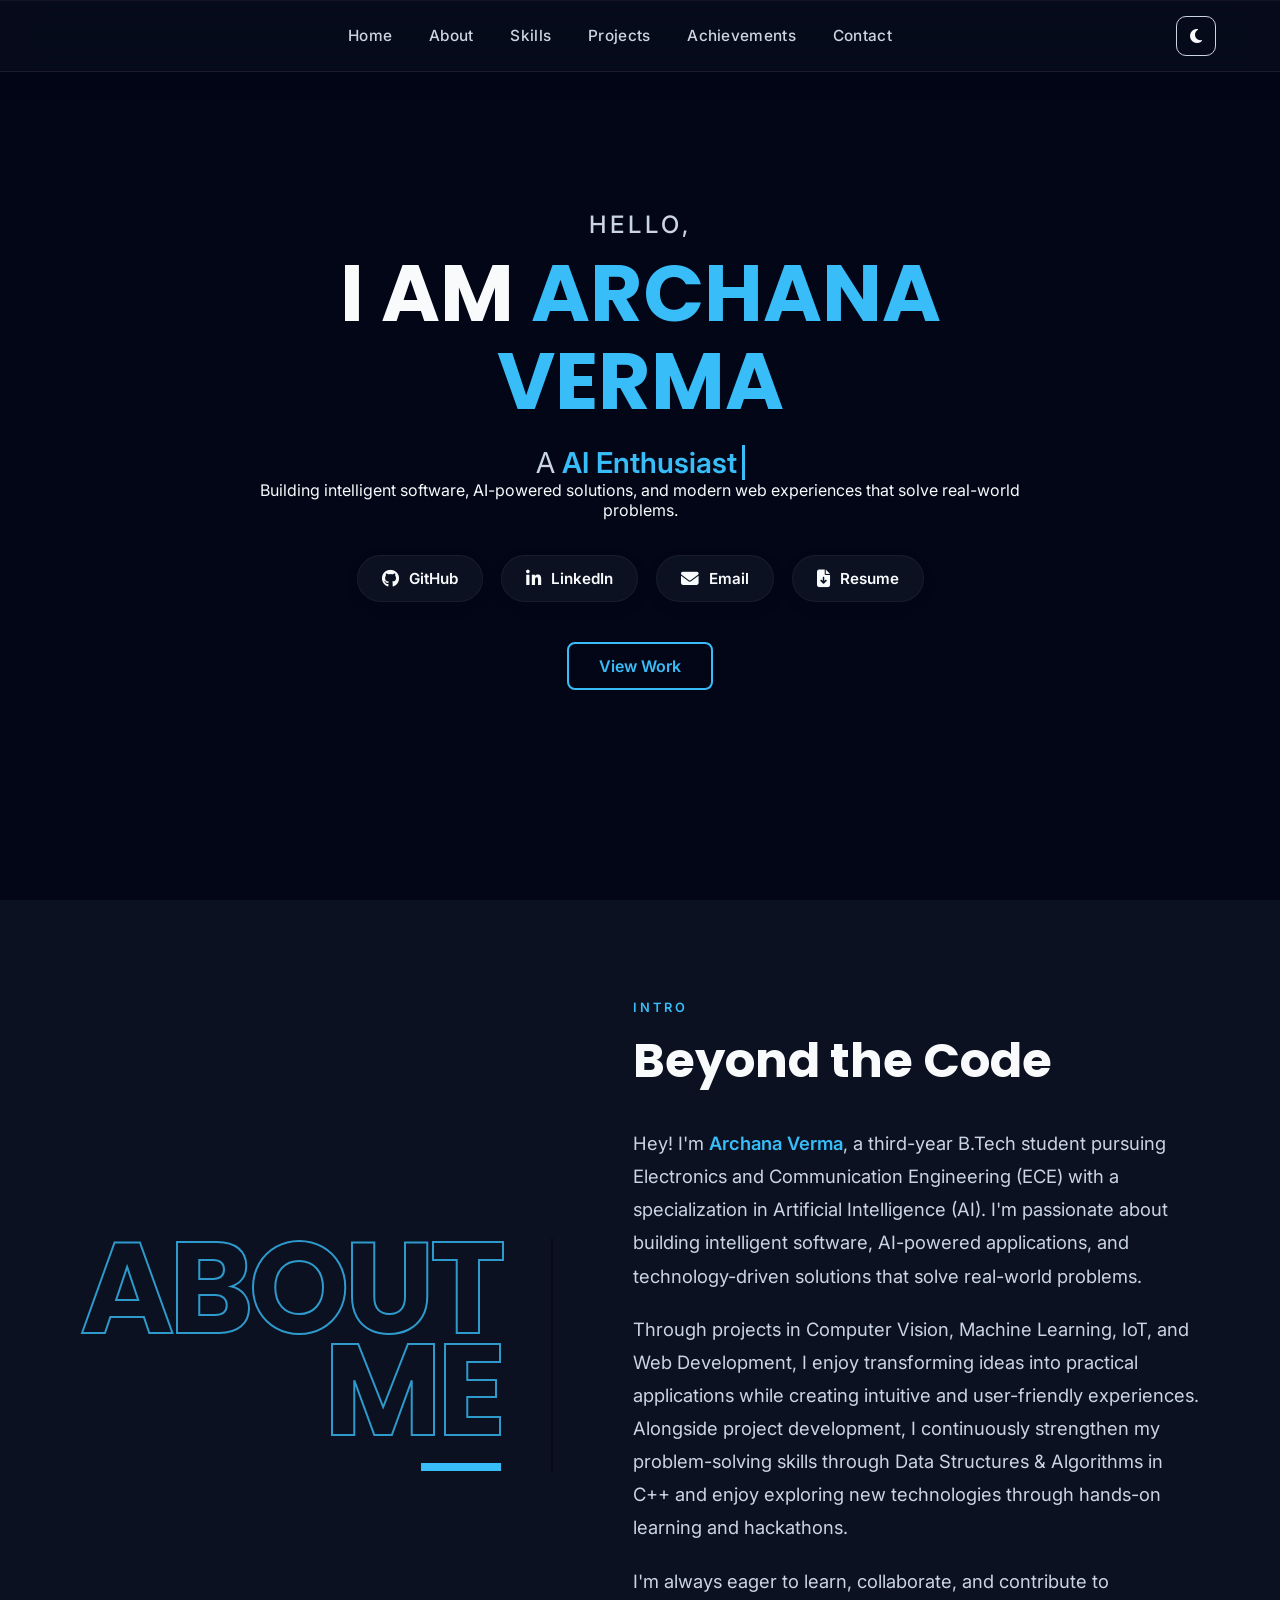
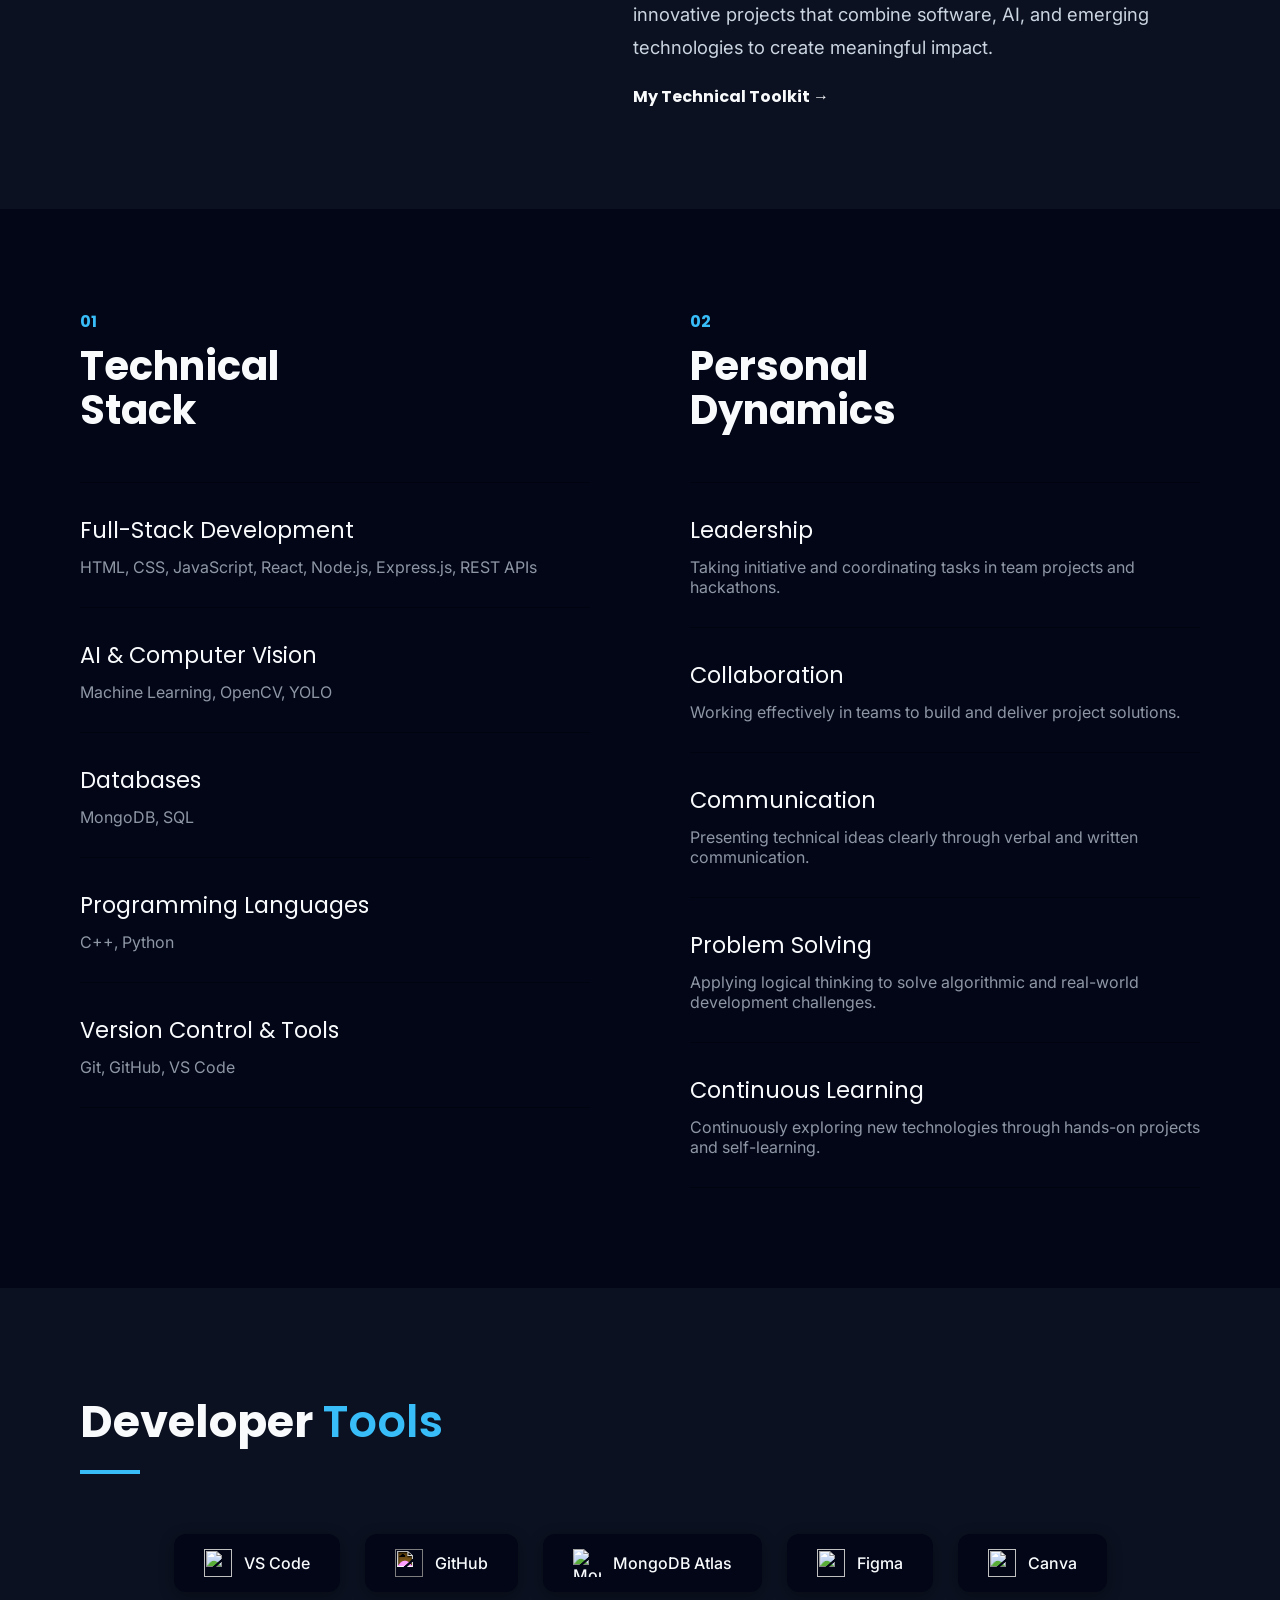
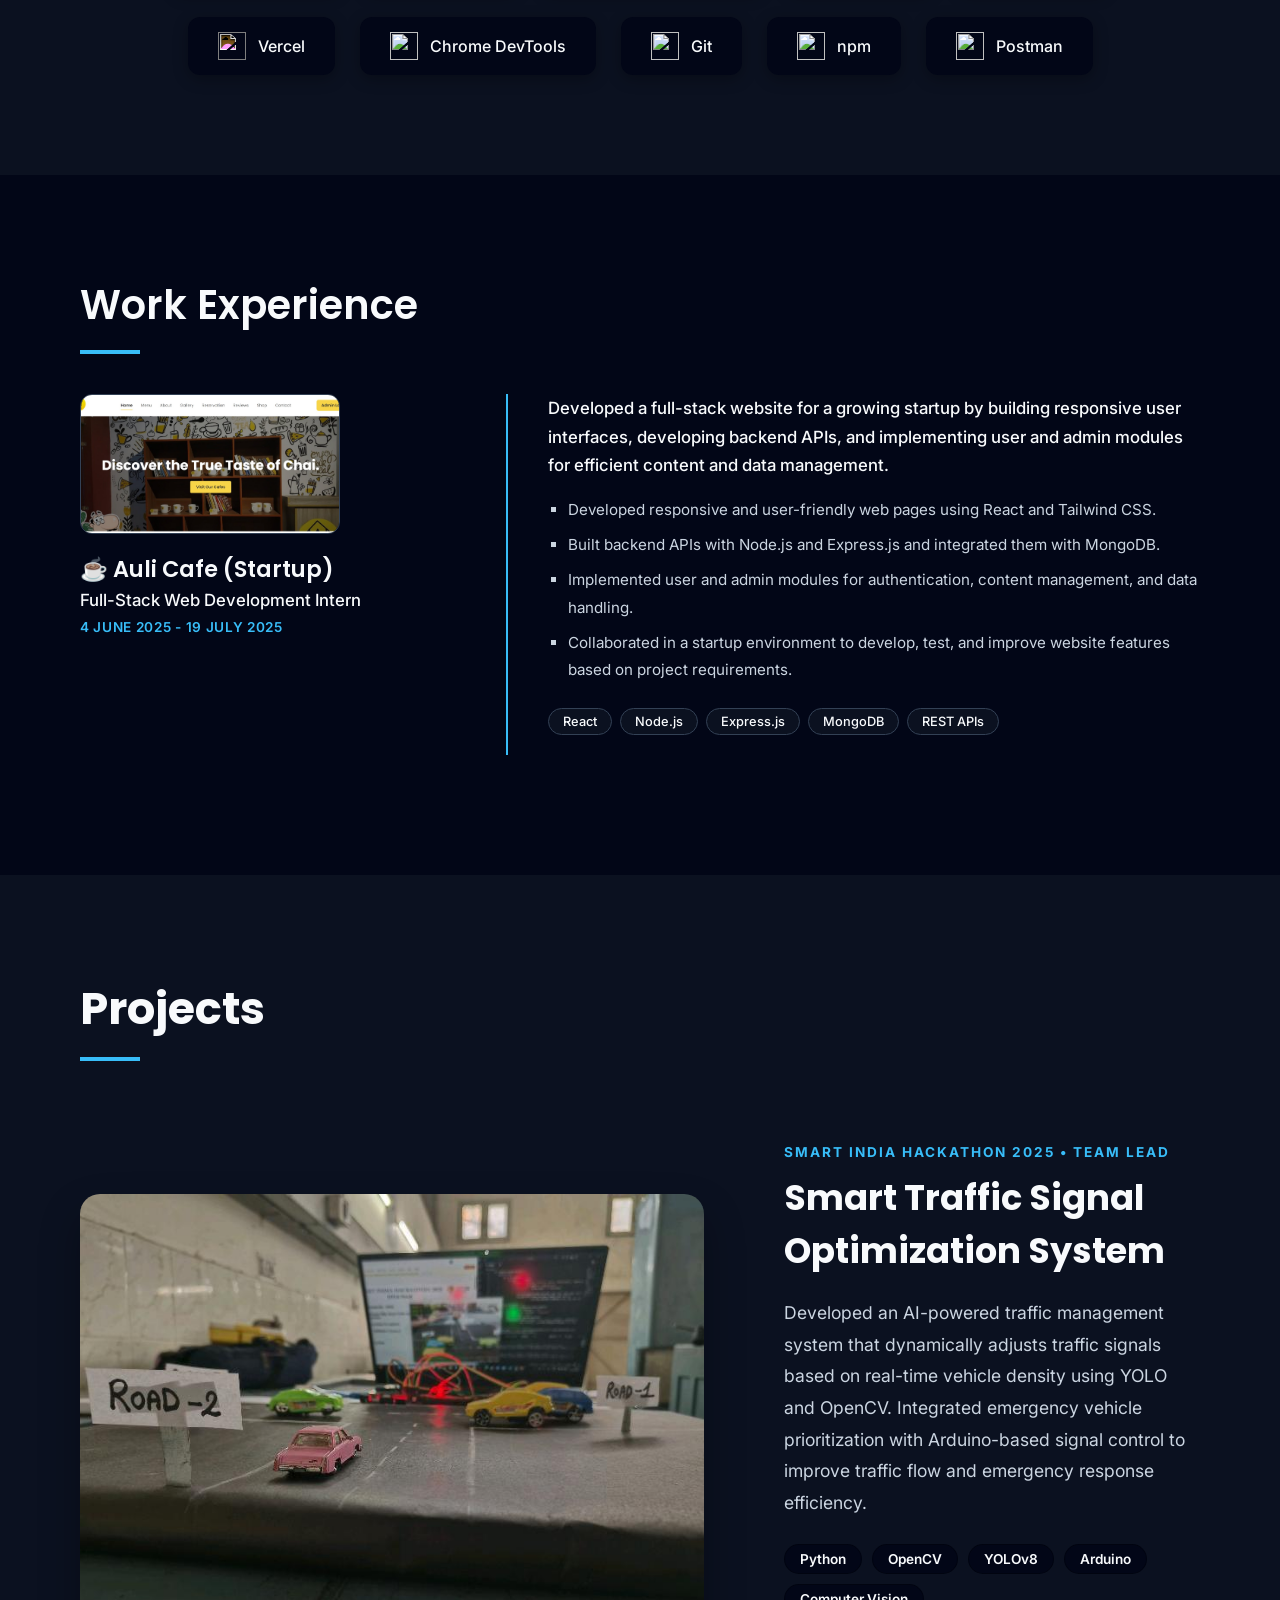
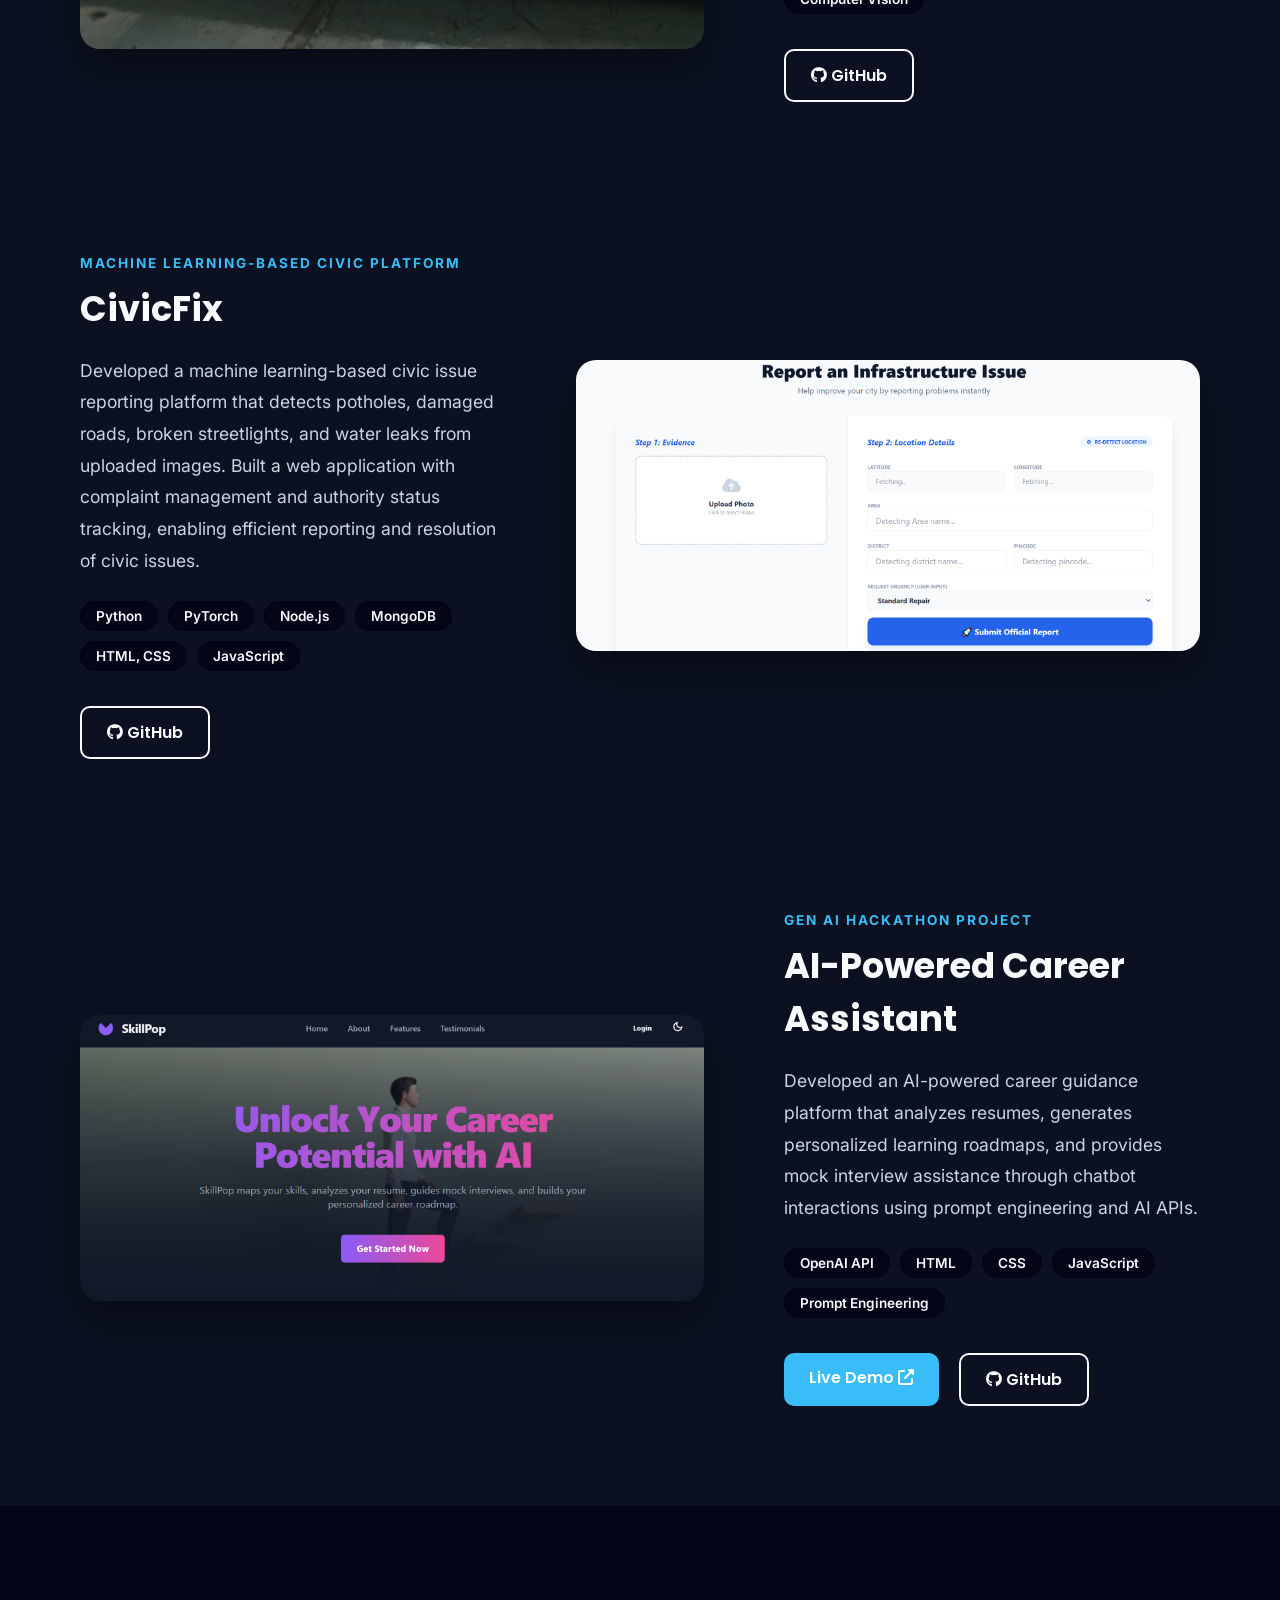
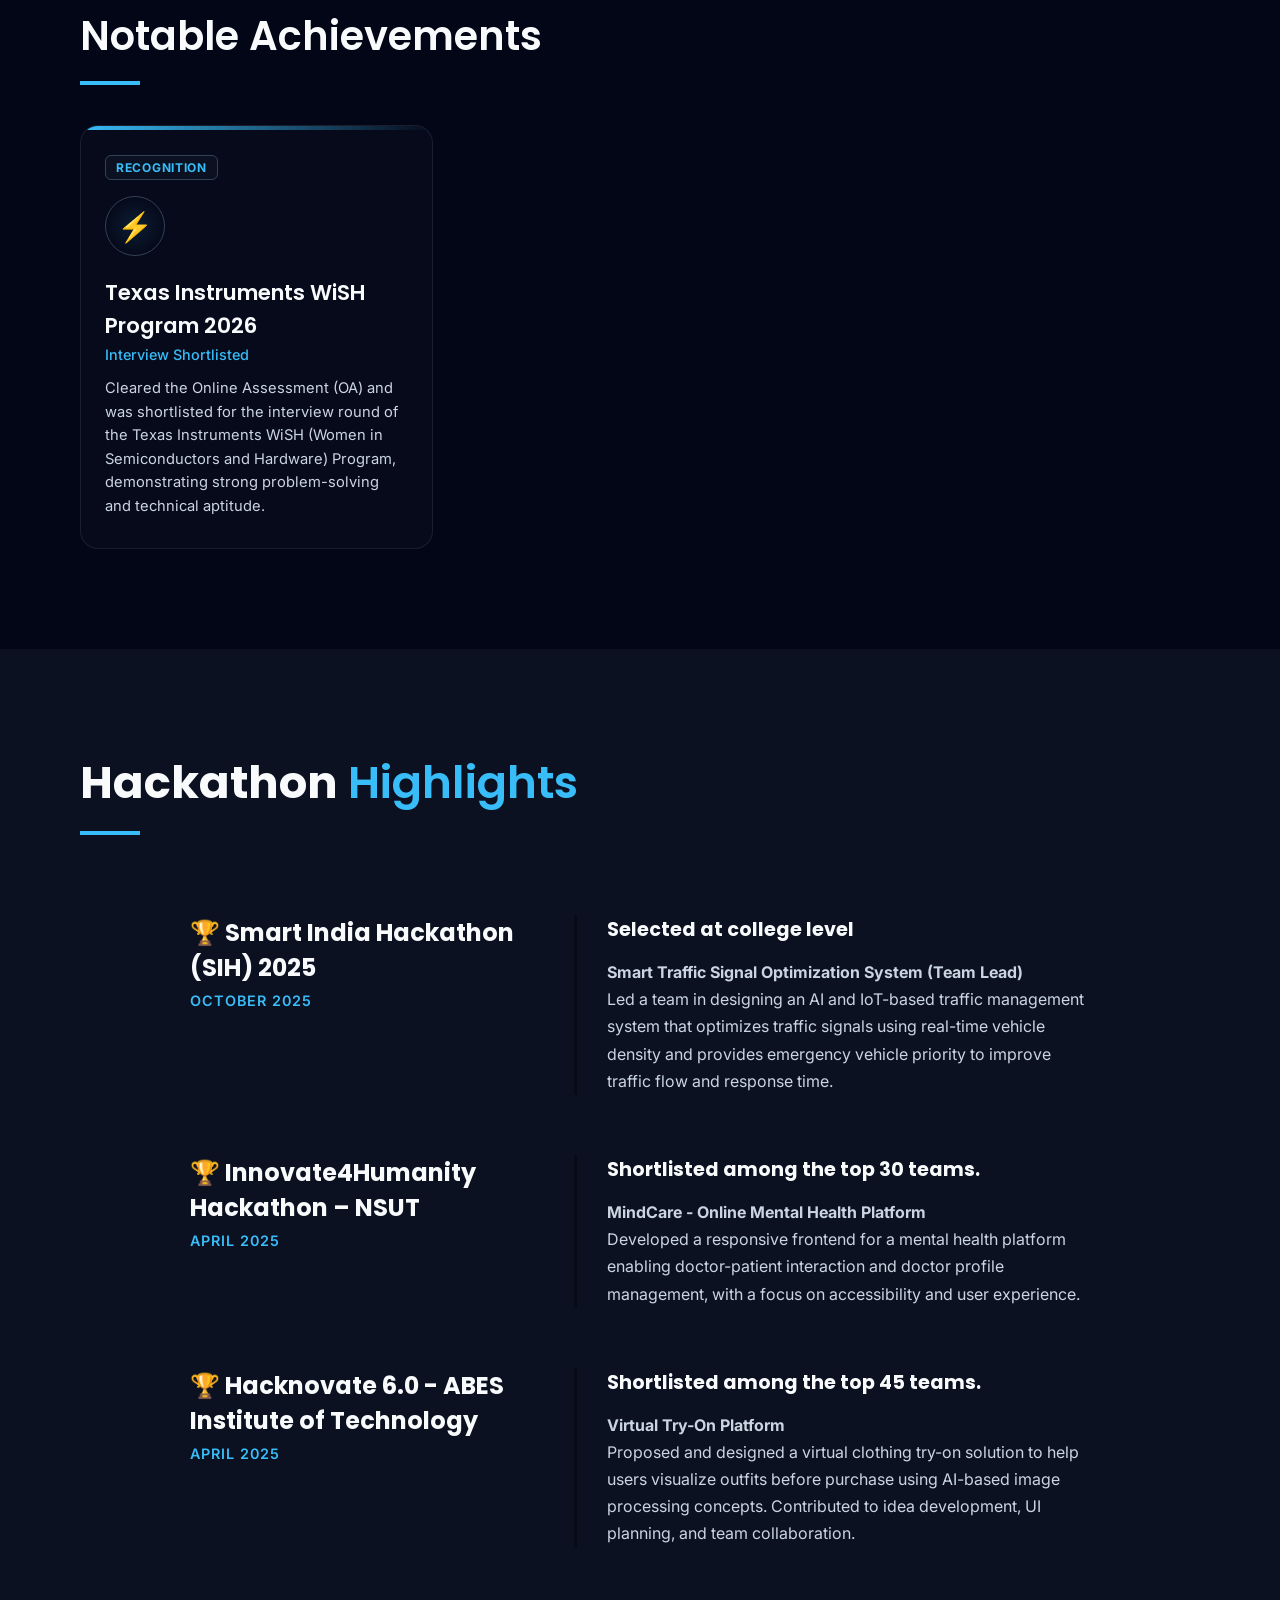
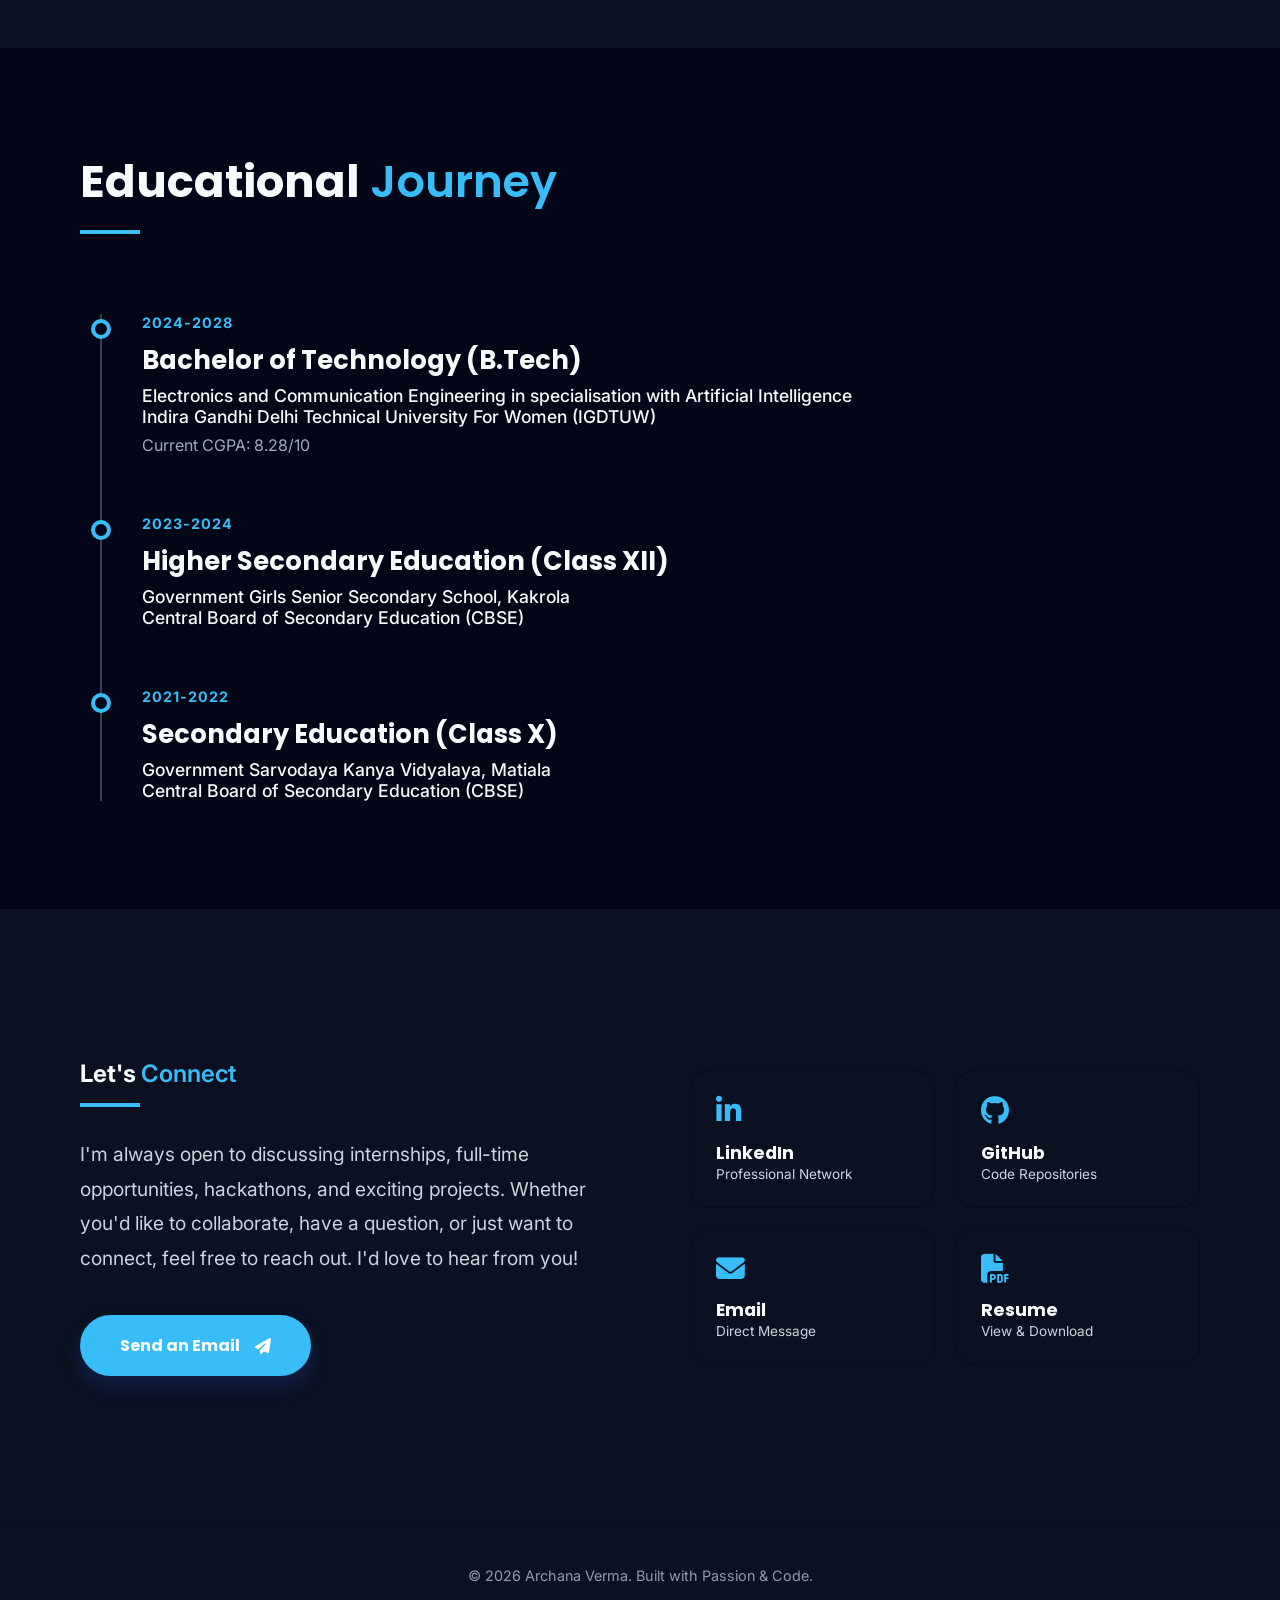
==== commit f2678c77: "edit files" ====
--- a/index.html
+++ b/index.html
@@ -1,5 +1,5 @@
 <!DOCTYPE html>
-<html lang="en">
+<html lang="en" data-theme="dark">
 <head>
     <meta charset="UTF-8">
     <meta name="viewport" content="width=device-width, initial-scale=1.0">
@@ -65,7 +65,7 @@
 
     </a>
 
-    <a href="resume.pdf"
+    <a href="Archana_Verma_PublicResume.pdf"
        target="_blank"
        class="hero-social-pro-btn resume-btn">
 
@@ -560,7 +560,7 @@
                     </div>
                 </a>
 
-                <a href="resume/Archana_Verma_Resume_Public.pdf" target="_blank" class="social-card">
+                <a href="Archana_Verma_PublicResume.pdf" target="_blank" class="social-card">
     <i class="fas fa-file-pdf"></i>
     <div class="social-info">
         <span>Resume</span>
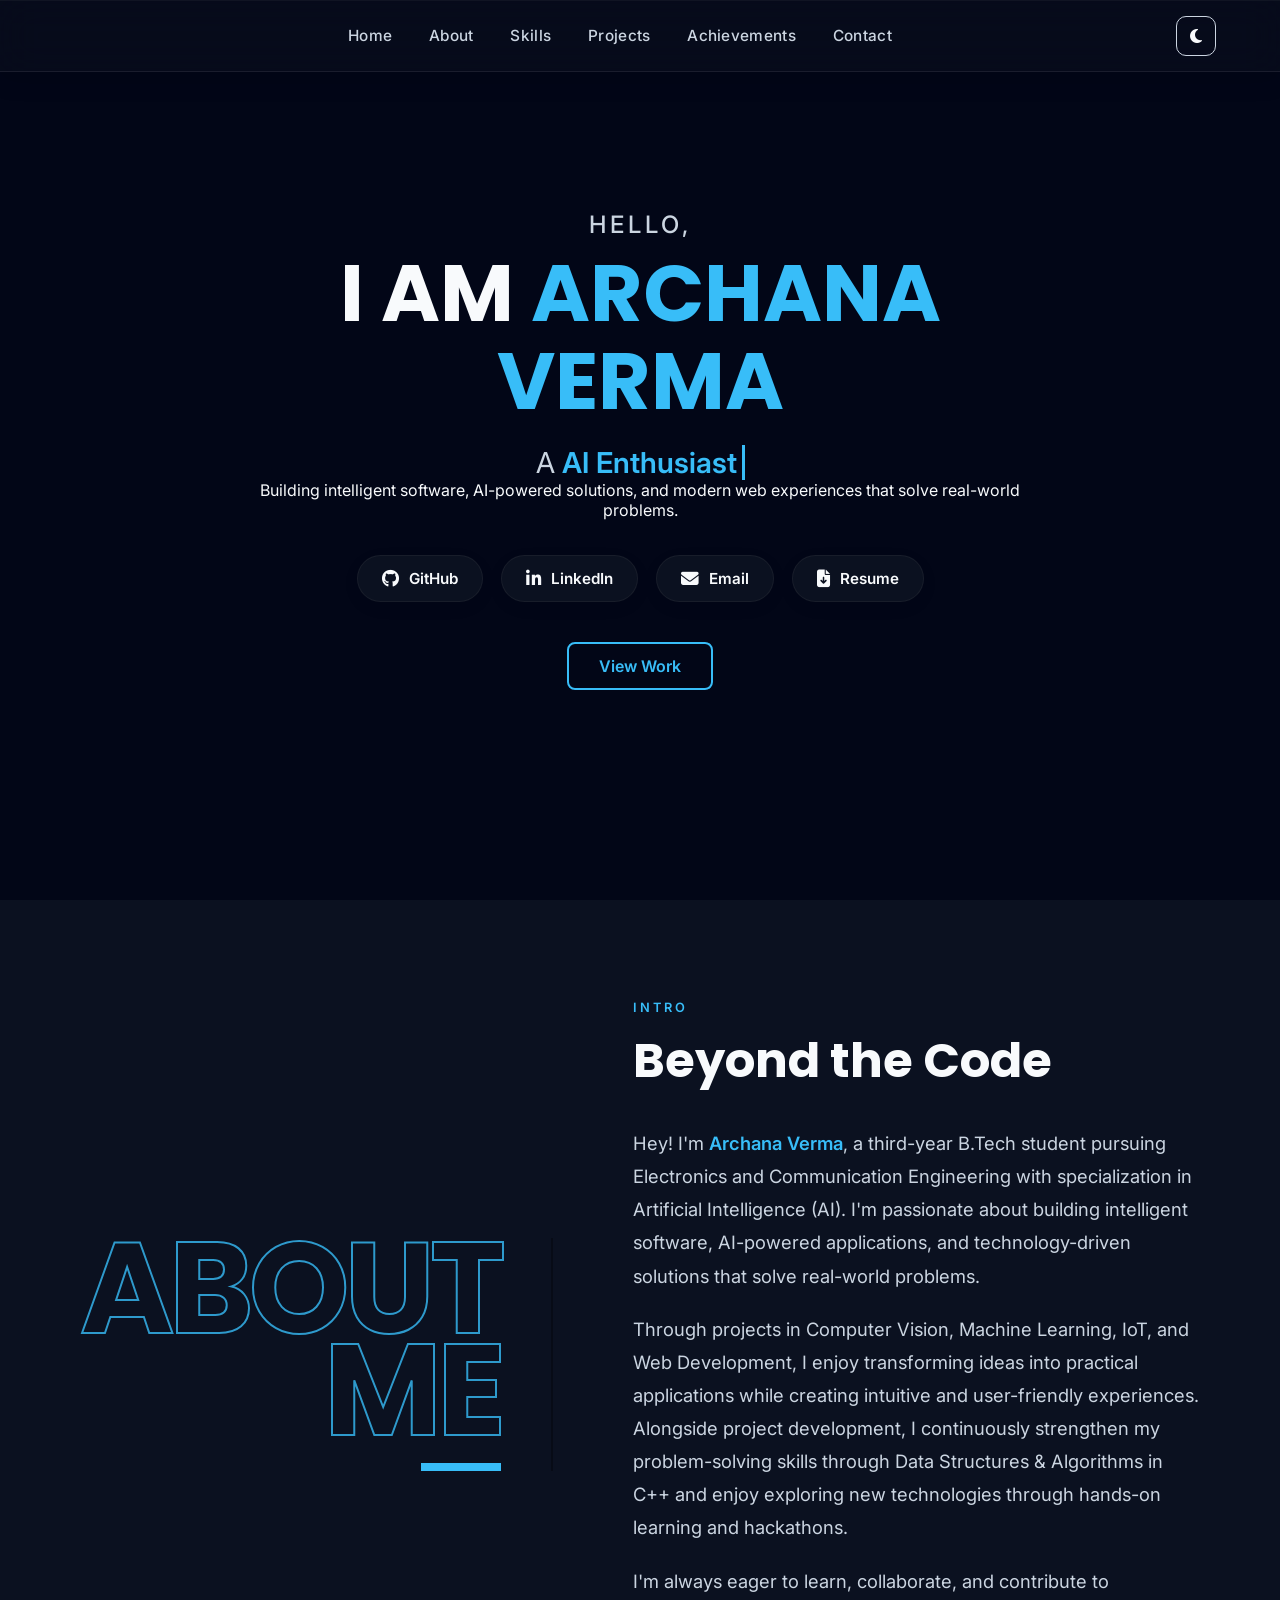
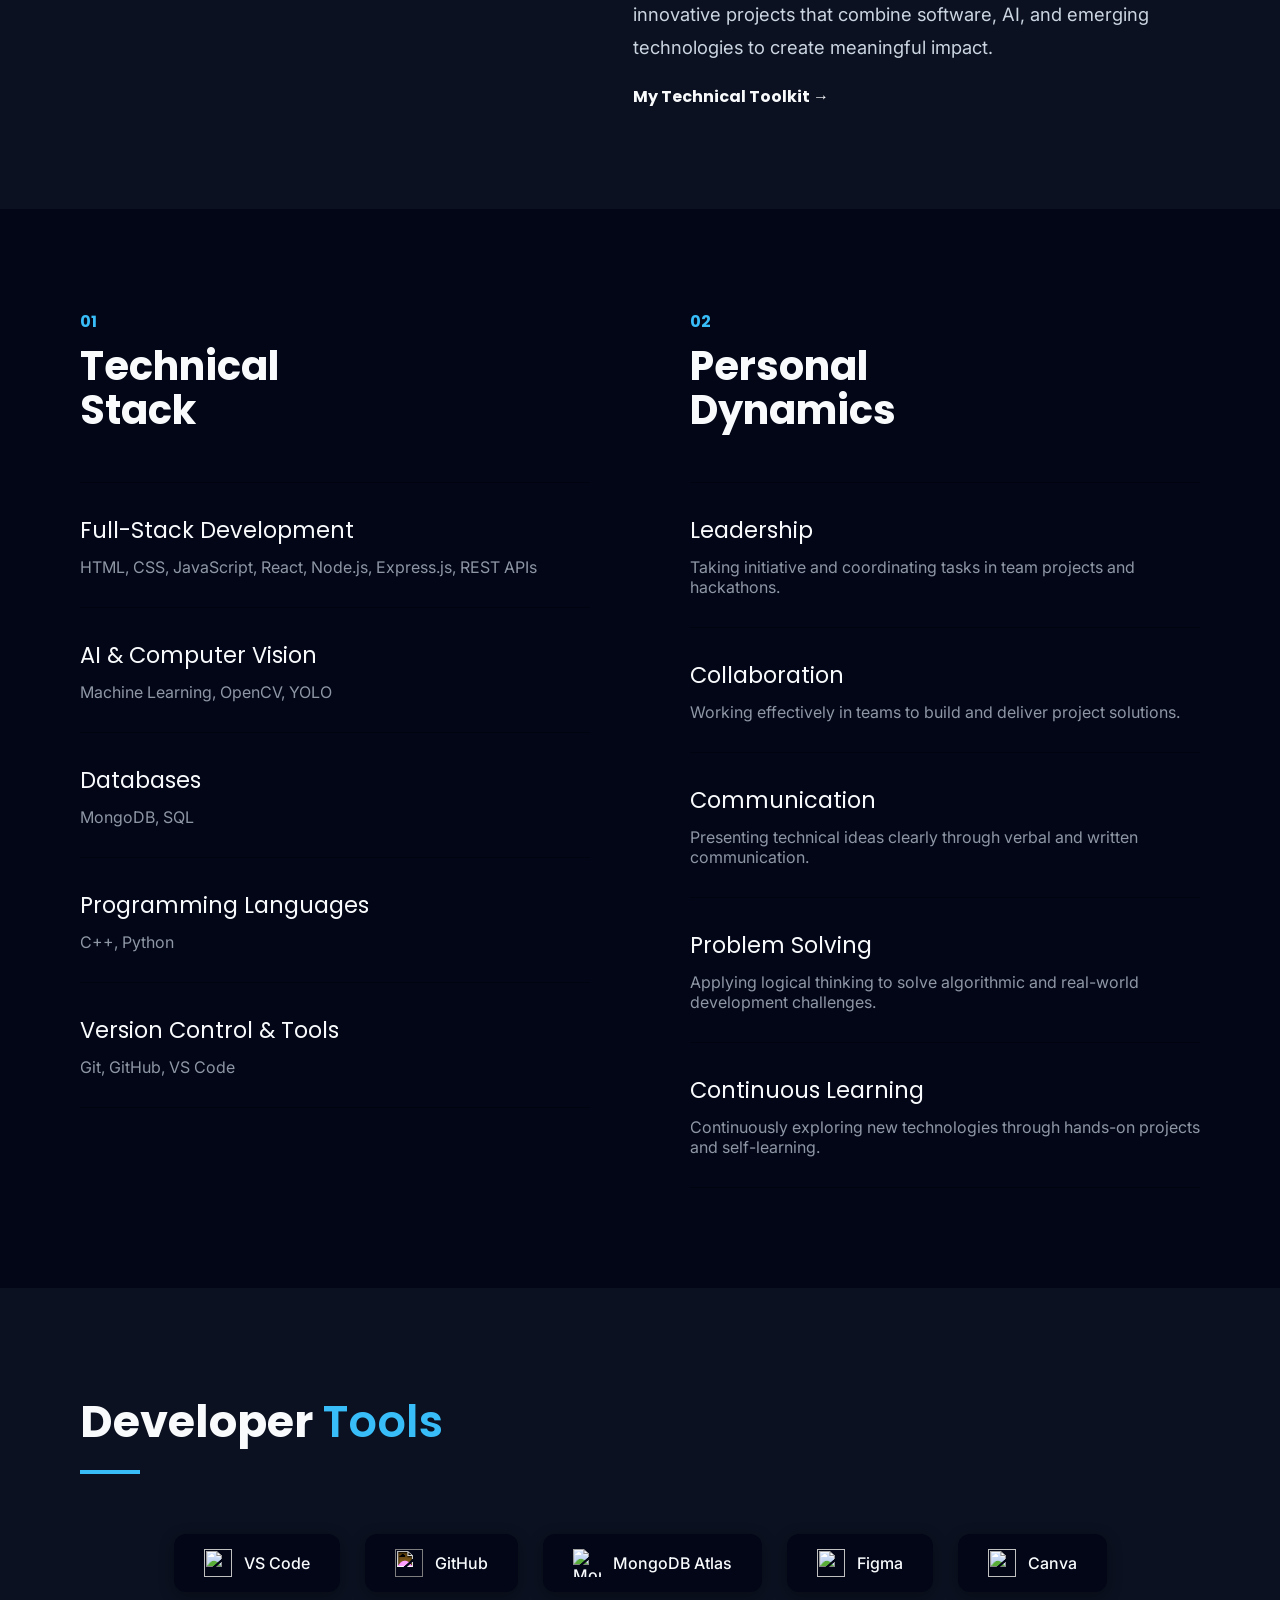
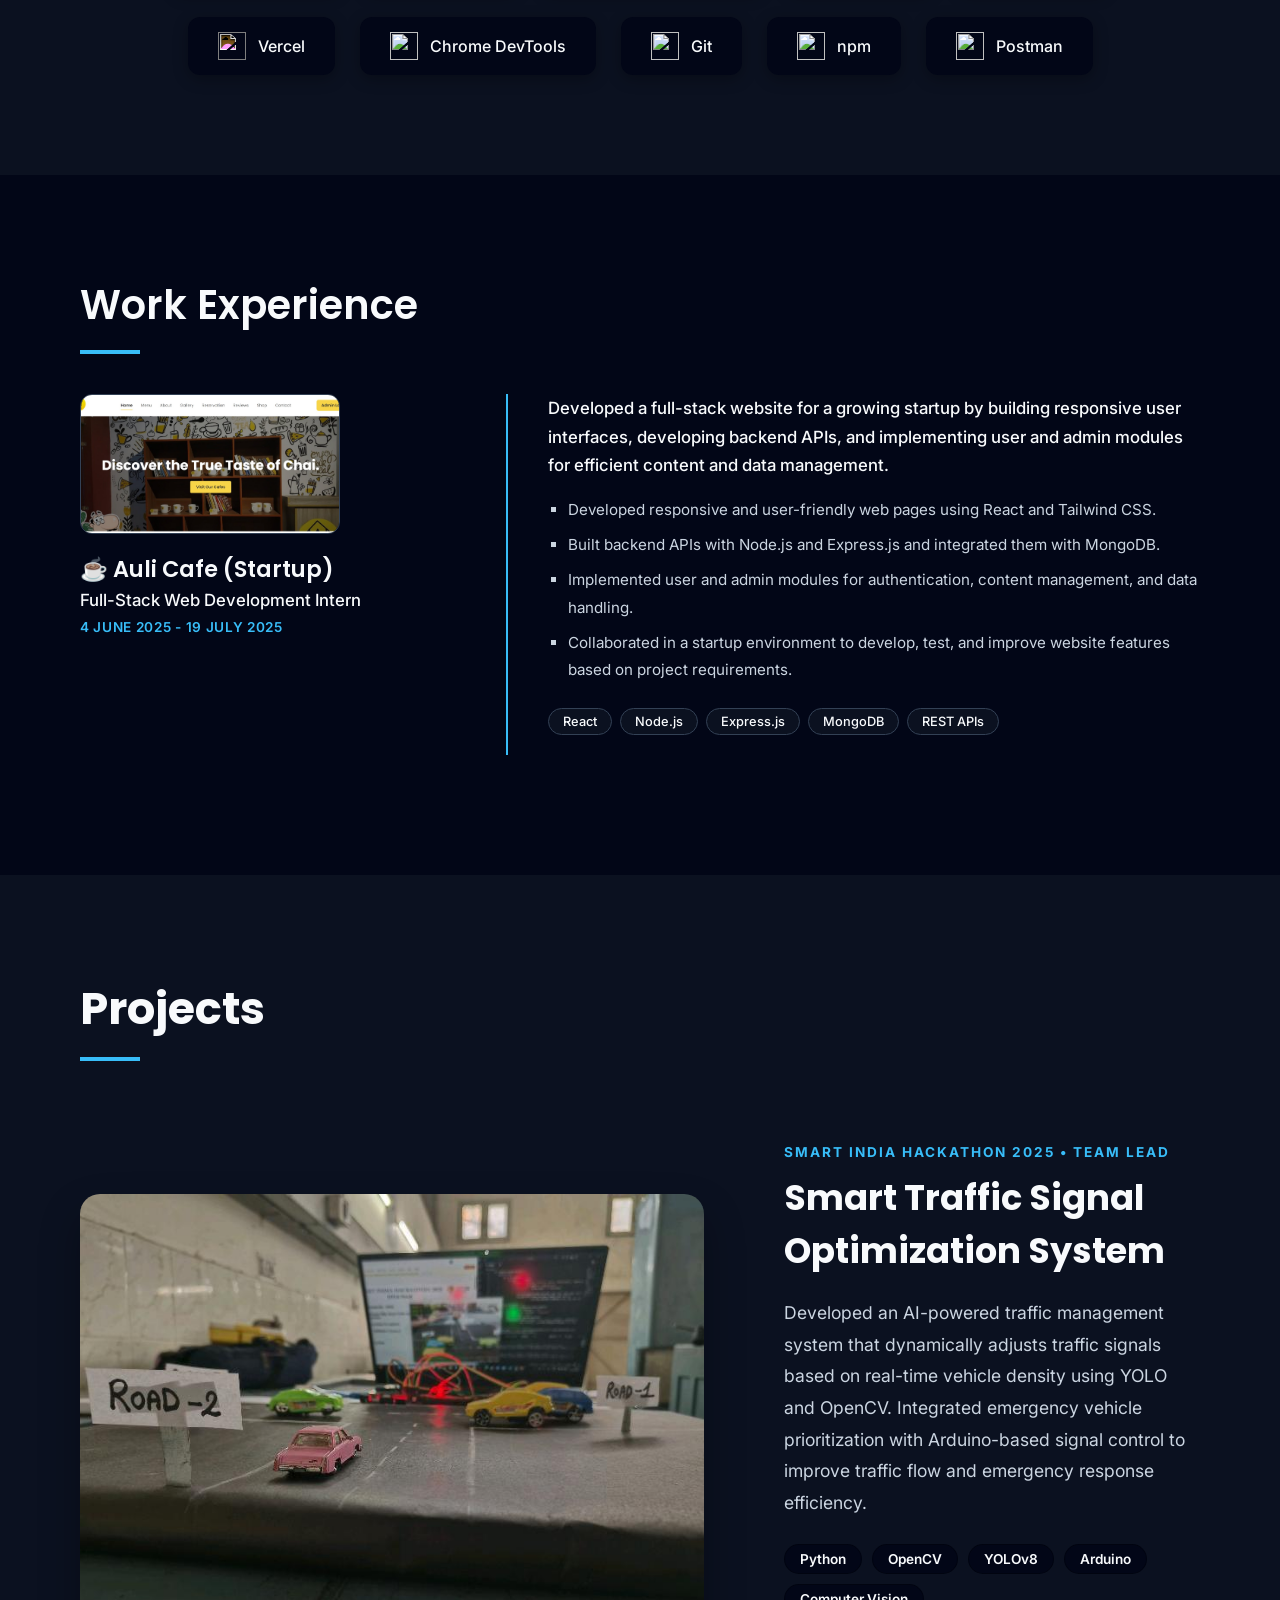
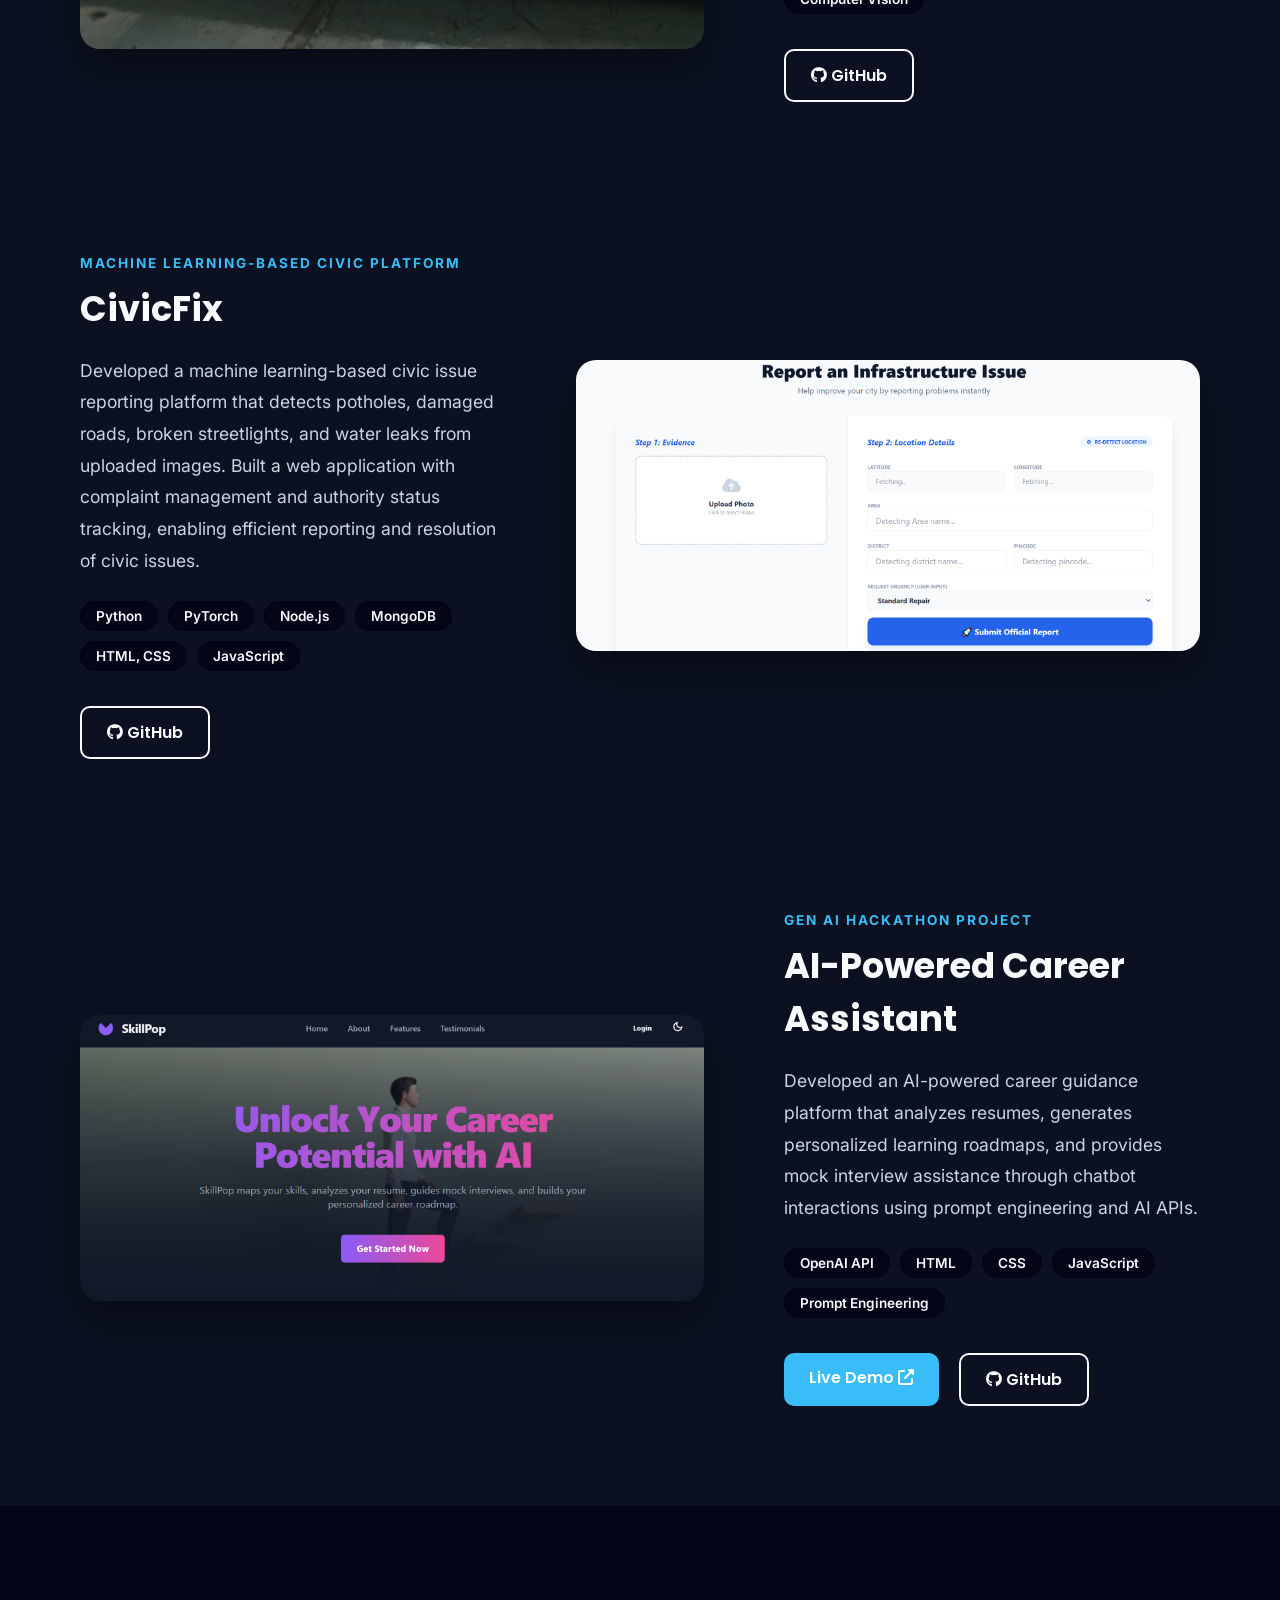
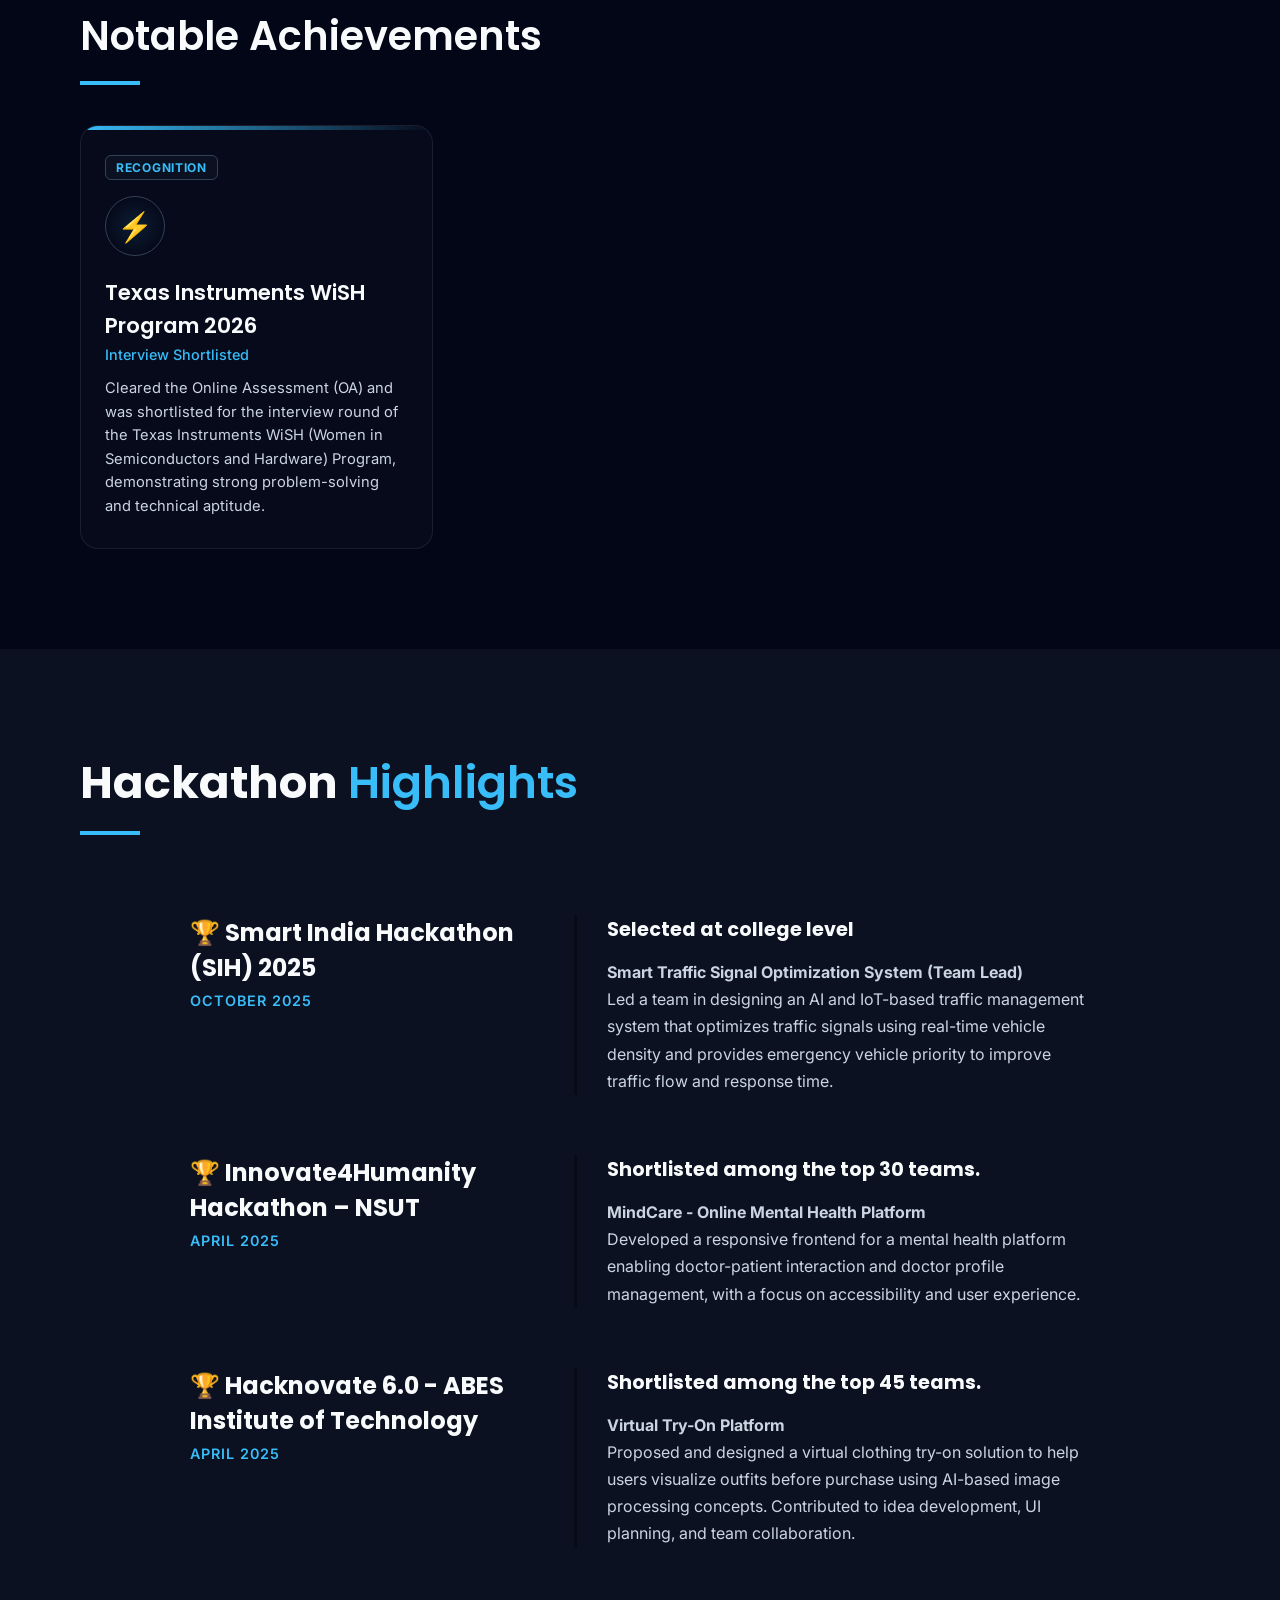
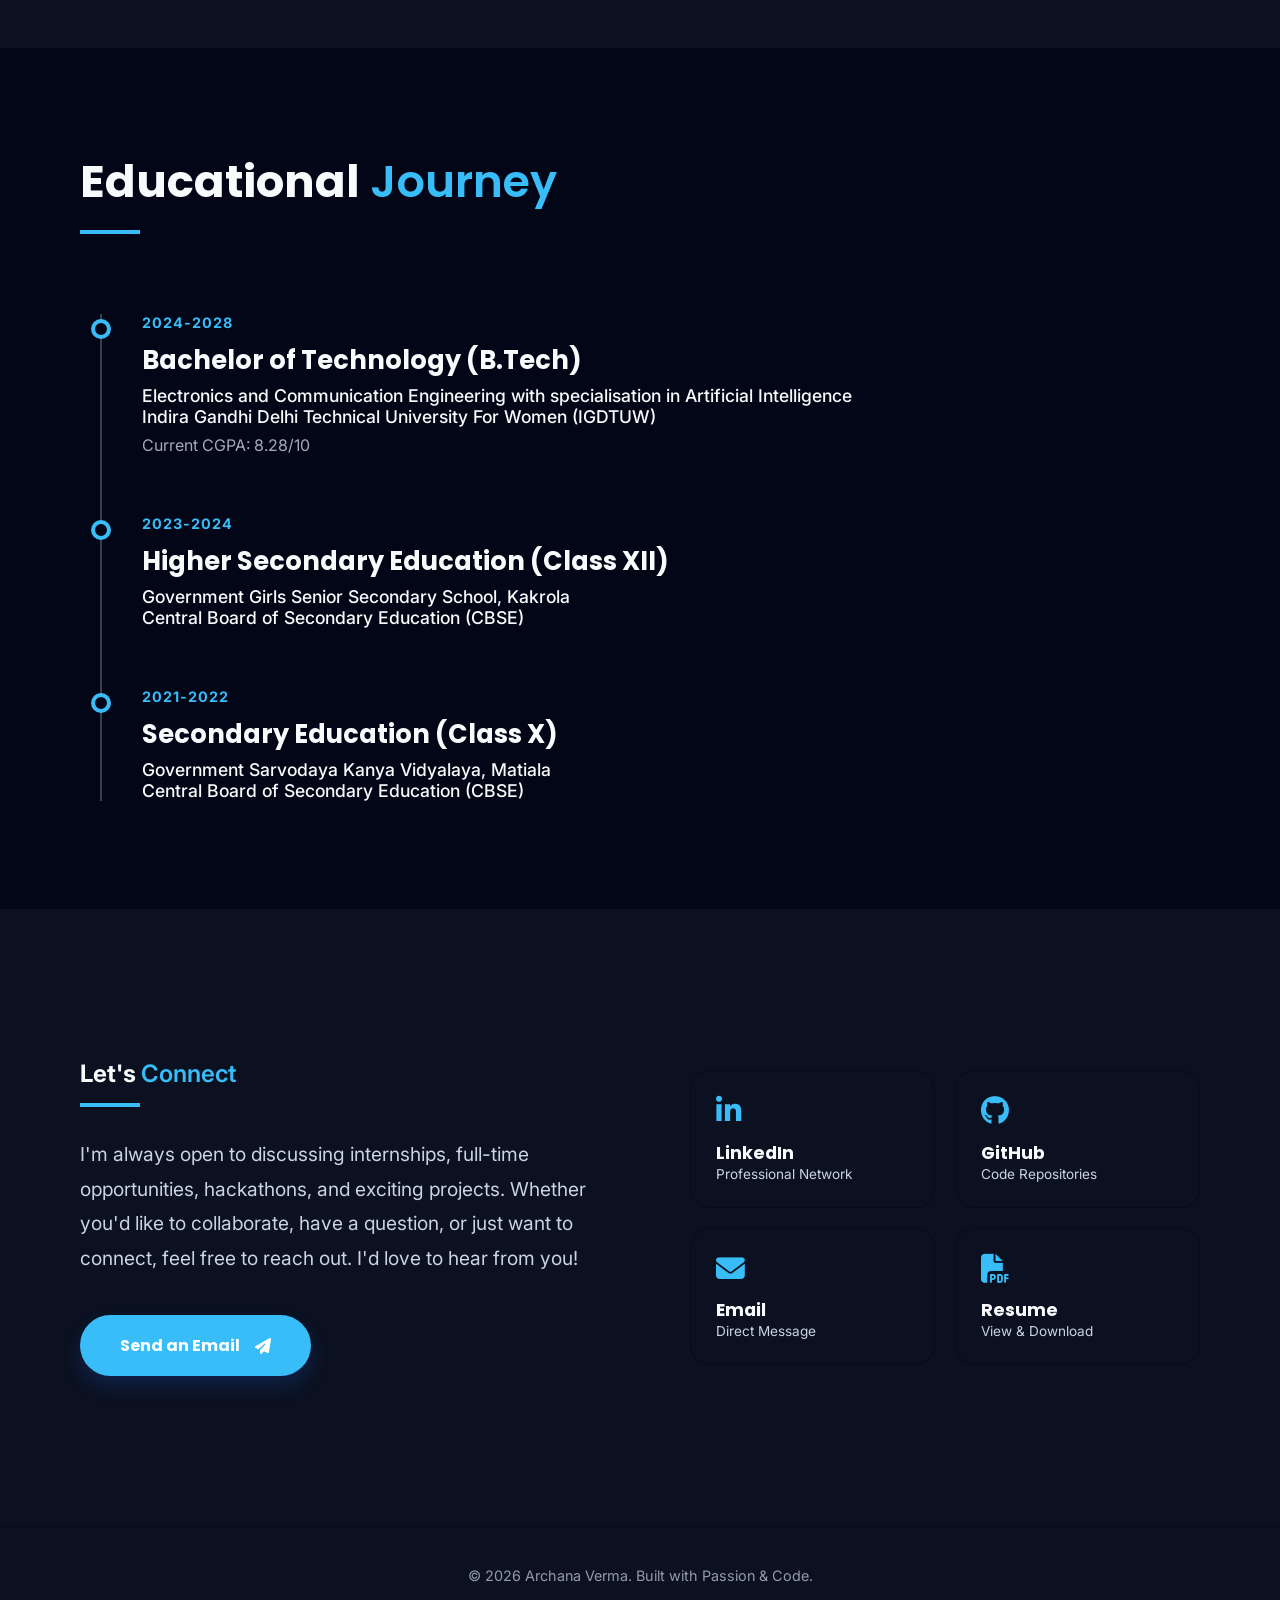
==== commit 49c4b7f7: "Portfolio improvements" ====
--- a/index.html
+++ b/index.html
@@ -25,6 +25,10 @@
                 <i class="fas fa-moon"></i>
             </button>
         </div>
+
+        <div class="nav-toggle" id="nav-toggle">
+    <i class="fas fa-bars"></i>
+</div>
     </div>
 </nav>
 
@@ -65,7 +69,7 @@
 
     </a>
 
-    <a href="Archana_Verma_PublicResume.pdf"
+    <a href="Resume_Public.pdf"
        target="_blank"
        class="hero-social-pro-btn resume-btn">
 
@@ -99,7 +103,7 @@
             <h2 class="section-title">Beyond the Code</h2>
             
             <div class="about-description">
-                <p>Hey! I'm <span class="blue-text">Archana Verma</span>, a third-year B.Tech student pursuing Electronics and Communication Engineering (ECE) with a specialization in Artificial Intelligence (AI). I'm passionate about building intelligent software, AI-powered applications, and technology-driven solutions that solve real-world problems.</p>
+                <p>Hey! I'm <span class="blue-text">Archana Verma</span>, a third-year B.Tech student pursuing Electronics and Communication Engineering with specialization in Artificial Intelligence (AI). I'm passionate about building intelligent software, AI-powered applications, and technology-driven solutions that solve real-world problems.</p>
                 
                 <p>Through projects in Computer Vision, Machine Learning, IoT, and Web Development, I enjoy transforming ideas into practical applications while creating intuitive and user-friendly experiences. Alongside project development, I continuously strengthen my problem-solving skills through Data Structures & Algorithms in C++ and enjoy exploring new technologies through hands-on learning and hackathons.</p>
                 
@@ -432,7 +436,7 @@
                 <div class="edu-content">
                     <span class="edu-year">2024-2028</span>
                     <h3 class="edu-degree">Bachelor of Technology (B.Tech)</h3>
-                    <p class="edu-insti">Electronics and Communication Engineering in specialisation with Artificial Intelligence</p>
+                    <p class="edu-insti">Electronics and Communication Engineering with specialisation in Artificial Intelligence</p>
                     <p class="edu-insti">Indira Gandhi Delhi Technical University For Women (IGDTUW)</p>
                     <p class="edu-detail">Current CGPA: 8.28/10 </p>
                 </div>
@@ -560,7 +564,7 @@
                     </div>
                 </a>
 
-                <a href="Archana_Verma_PublicResume.pdf" target="_blank" class="social-card">
+                <a href="Resume_Public.pdf" target="_blank" class="social-card">
     <i class="fas fa-file-pdf"></i>
     <div class="social-info">
         <span>Resume</span>
--- a/style.css
+++ b/style.css
@@ -126,6 +126,34 @@
    NAVBAR
 =========================== */
 
+/* .navbar {
+    position: fixed;
+    top: 0;
+    left: 0;
+    width: 100%;
+    height: 72px;
+
+    display: flex;
+    align-items: center;
+
+    background: var(--nav-glass);
+    backdrop-filter: blur(18px);
+    -webkit-backdrop-filter: blur(18px);
+
+    border-bottom: 1px solid var(--nav-border);
+
+    box-shadow:
+        0 8px 24px rgba(0, 0, 0, 0.12),
+        inset 0 1px 0 rgba(255, 255, 255, 0.04);
+
+    z-index: 1000;
+
+    transition: all 0.35s ease;
+}
+
+/* =========================
+   NAVBAR BASE (GLASS)
+========================= */
 .navbar {
     position: fixed;
     top: 0;
@@ -151,24 +179,23 @@
     transition: all 0.35s ease;
 }
 
-/* ===========================
+/* =========================
    CONTAINER
-=========================== */
-
+========================= */
 .nav-container {
     width: 90%;
     max-width: 1200px;
     margin: 0 auto;
+    position: relative;
 
     display: flex;
     align-items: center;
     justify-content: space-between;
 }
 
-/* ===========================
-   NAVIGATION LINKS
-=========================== */
-
+/* =========================
+   NAV LINKS (DESKTOP)
+========================= */
 .nav-links {
     display: flex;
     align-items: center;
@@ -199,12 +226,10 @@
                 transform .25s ease;
 }
 
-/* Underline */
-
+/* underline */
 .nav-links a::after {
     content: "";
     position: absolute;
-
     left: 0;
     bottom: -8px;
 
@@ -212,14 +237,12 @@
     height: 2px;
 
     background: var(--accent);
-
     border-radius: 999px;
 
     transition: width .35s ease;
 }
 
-/* Hover */
-
+/* hover */
 .nav-links a:hover {
     color: var(--accent);
     transform: translateY(-2px);
@@ -229,14 +252,94 @@
     width: 100%;
 }
 
-/* ===========================
+/* =========================
    ACTIONS
-=========================== */
-
+========================= */
 .nav-actions {
     display: flex;
     align-items: center;
     gap: 1rem;
+}
+
+/* hamburger fix */
+.nav-toggle{
+    display: none;
+    font-size: 1.7rem;
+    cursor: pointer;
+    color: var(--nav-link);
+
+    position: absolute;
+    right: 0;
+    top: 50%;
+    transform: translateY(-50%);
+}
+
+
+/* =========================
+   TABLET / MOBILE
+========================= */
+/* mobile navbar fix */
+@media (max-width: 768px){
+
+    .navbar{
+        height: auto;
+        padding: 14px 0;
+    }
+
+    .nav-container{
+        height: 60px;
+        display: flex;
+        align-items: center;
+    }
+
+    /* show hamburger */
+    .nav-toggle{
+        display: block;
+    }
+
+    /* hide menu initially */
+    .nav-links{
+        position: absolute;
+        top: 60px;
+        left: 0;
+        width: 100%;
+
+        flex-direction: column;
+        align-items: center;
+
+        gap: 16px;
+        padding: 18px 0;
+
+        background: var(--nav-glass);
+        backdrop-filter: blur(20px);
+
+        transform: translateY(-130%);
+        transition: 0.35s ease;
+
+        z-index: 999;
+    }
+
+    /* active menu */
+    .nav-links.active{
+        transform: translateY(0);
+    }
+
+    .nav-actions{
+        margin-right: 45px; /* space from hamburger */
+    }
+}
+/* =========================
+   SMALL PHONES
+========================= */
+@media (max-width: 480px) {
+
+    .nav-links {
+        gap: 14px;
+    }
+
+    .nav-links a {
+        font-size: 0.9rem;
+    }
 }
 
 /* ===========================
@@ -461,6 +564,95 @@
   .accent-line {
     margin: 20px auto;
   }
+}
+
+@media (max-width:992px){
+
+  .about-grid{
+    grid-template-columns:1fr;
+    gap:60px;
+    text-align:center;
+  }
+
+  .about-visual-column{
+    border-right:none;
+    padding-right:0;
+    margin-bottom:0;
+    justify-content:center;
+    align-items:center;
+  }
+
+  .outline-wrapper{
+    display:flex;
+    flex-direction:column;
+    align-items:center;
+  }
+
+  .giant-outline{
+    font-size:4.5rem;
+    line-height:1;
+  }
+
+  .accent-line{
+    margin:20px auto;
+  }
+
+  .about-text-column{
+    padding:0;
+  }
+
+  .section-tag{
+    margin:0 auto 18px;
+  }
+
+  .section-title{
+    font-size:2.5rem;
+  }
+
+  .about-description{
+    text-align:center;
+  }
+
+  .about-footer-link{
+    justify-content:center;
+  }
+
+}
+
+@media (max-width:768px){
+
+  .about-section{
+    padding:90px 0;
+  }
+
+  .giant-outline{
+    font-size:3.5rem;
+  }
+
+  .section-title{
+    font-size:2rem;
+  }
+
+  .about-description p{
+    font-size:1rem;
+    line-height:1.8;
+  }
+
+}
+@media (max-width:480px){
+
+  .giant-outline{
+    font-size:2.7rem;
+  }
+
+  .section-title{
+    font-size:1.7rem;
+  }
+
+  .about-description p{
+    font-size:0.95rem;
+  }
+
 }
 
 .skills-wrapper {
